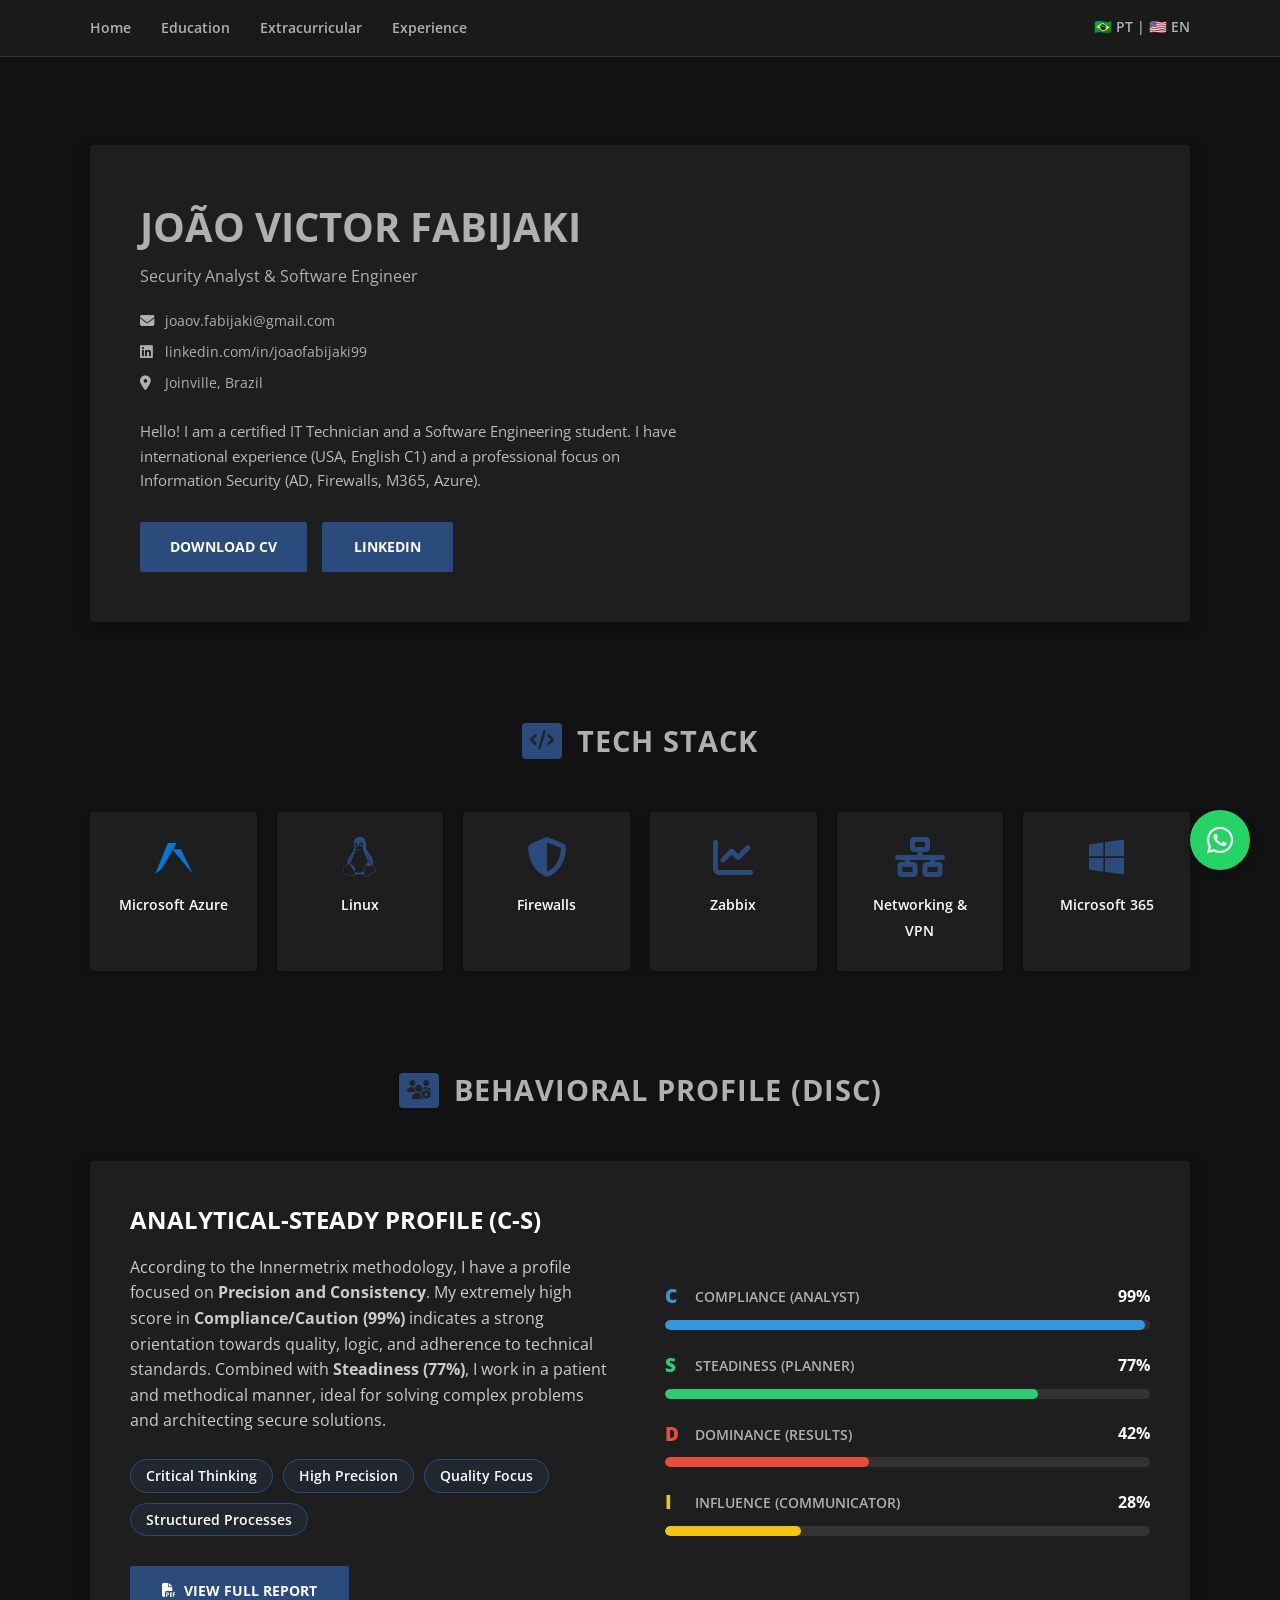
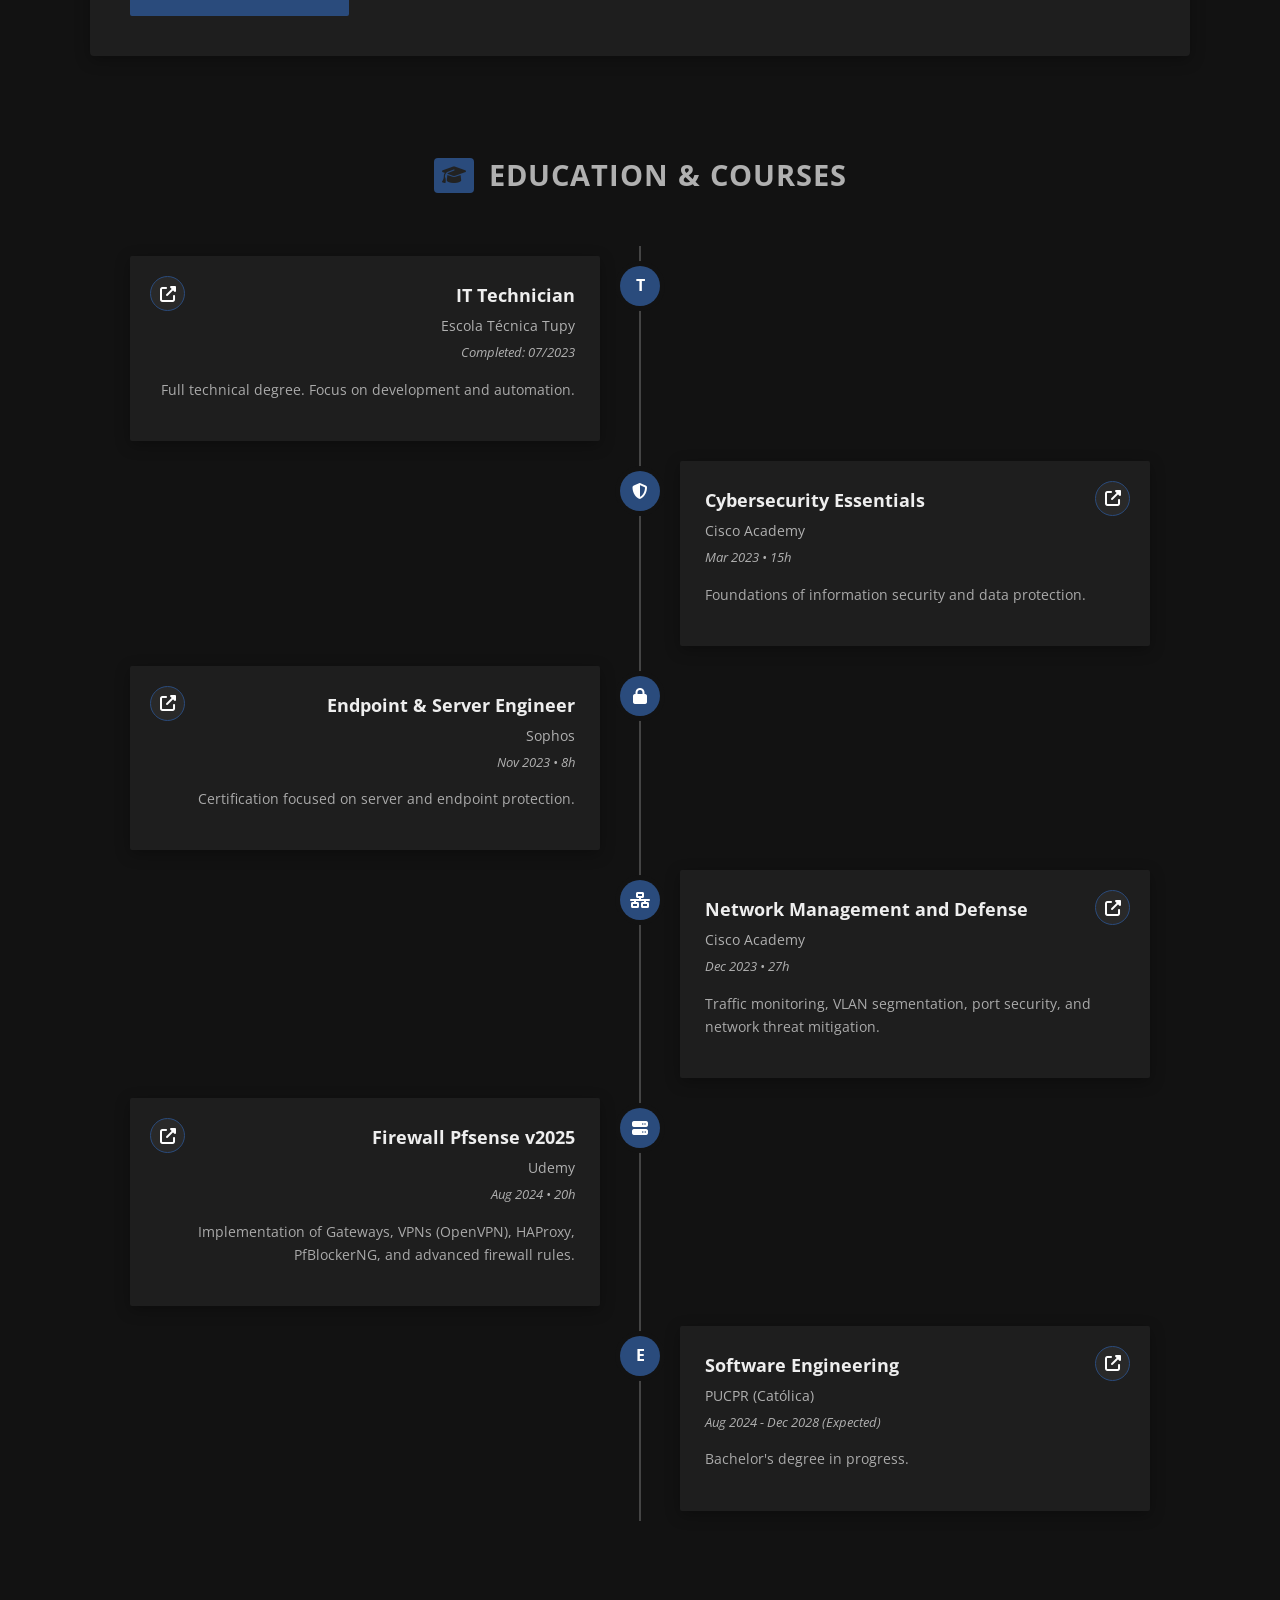
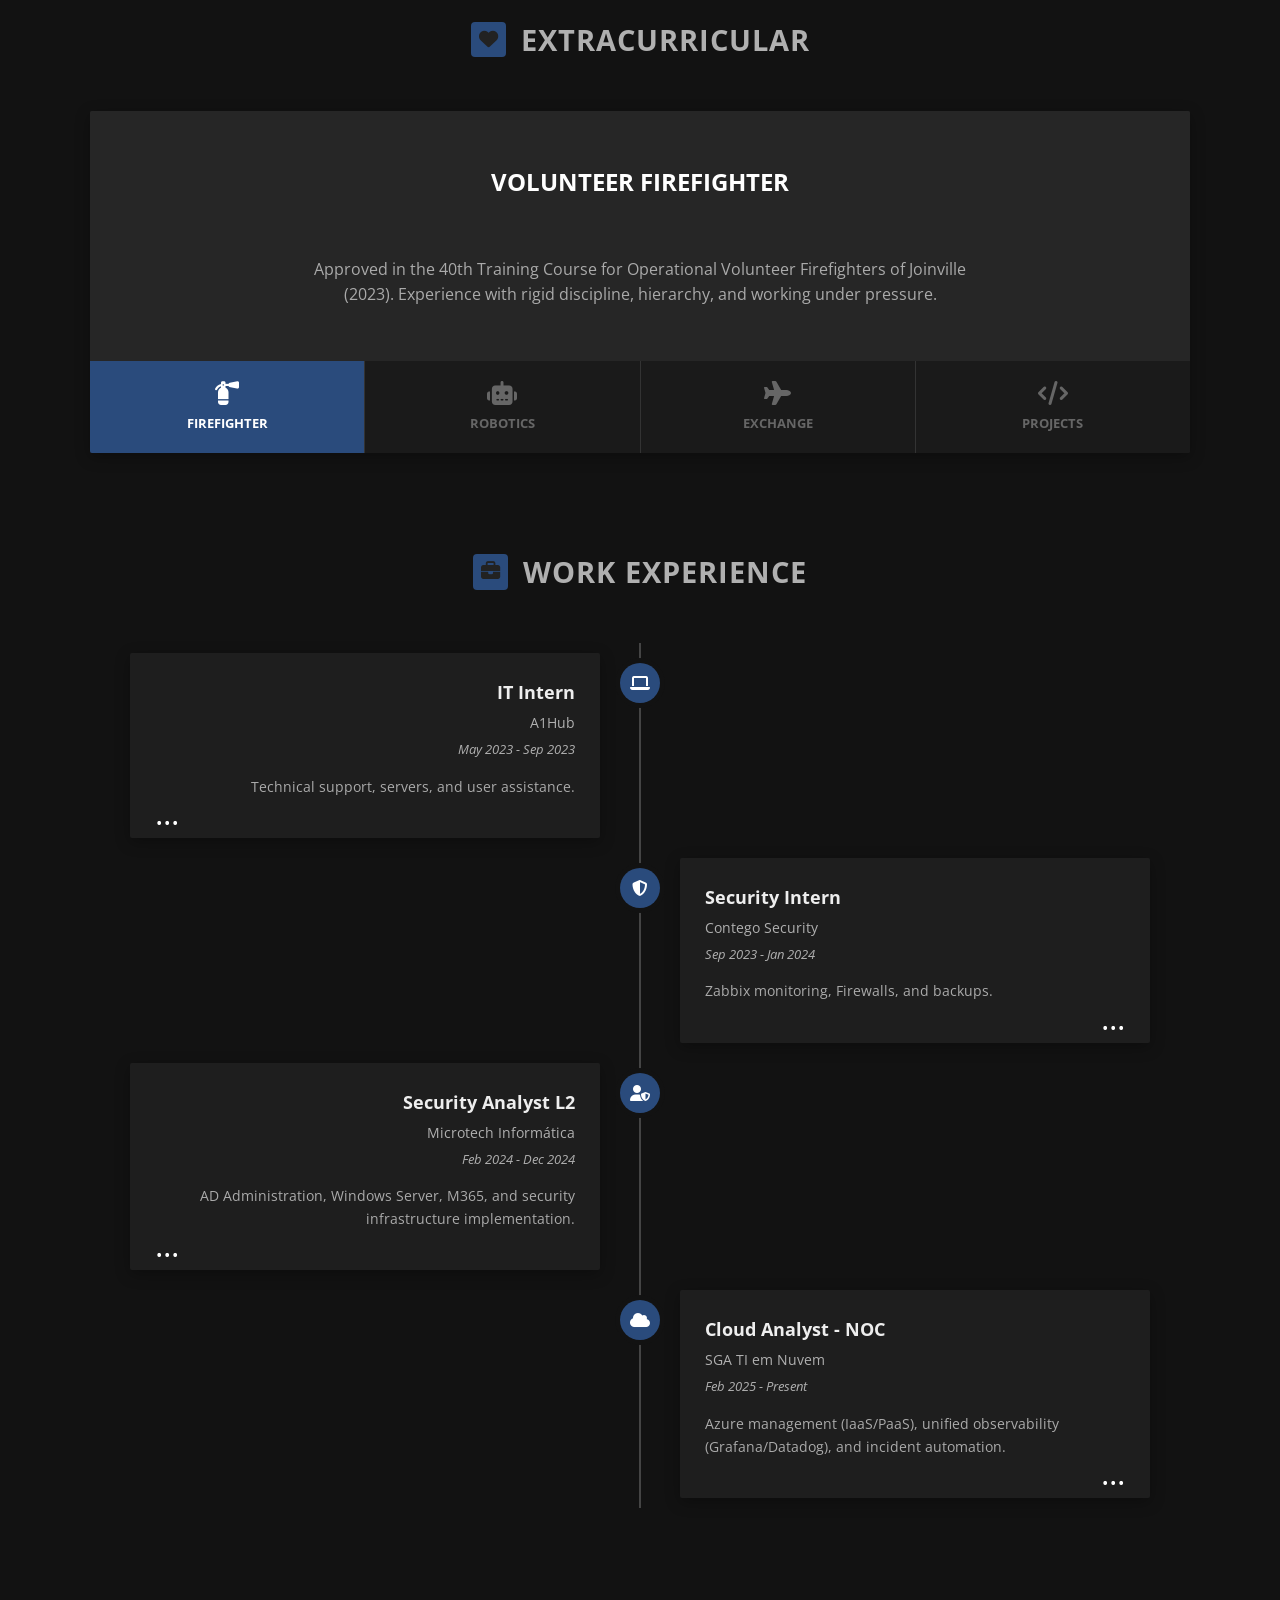
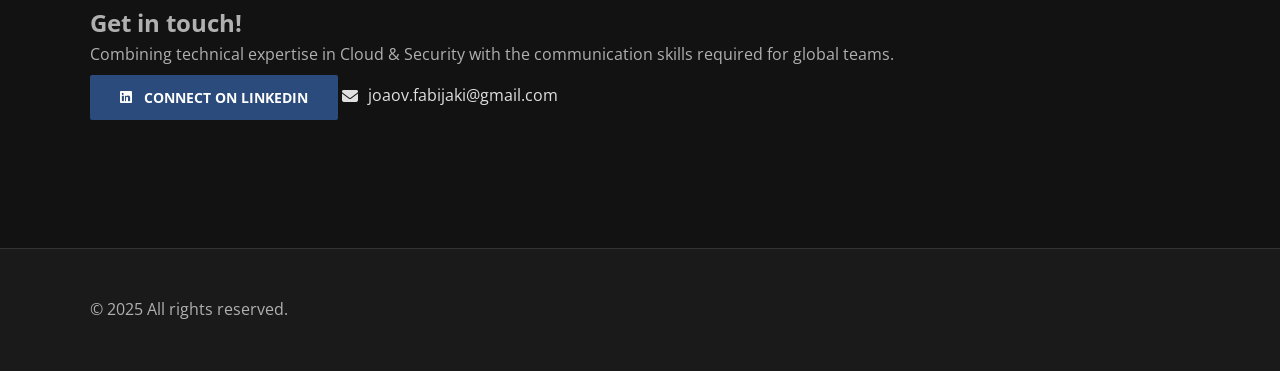
==== index-en.html @ 9801329e "Main" ====
<!DOCTYPE html>
<html lang="en">
<head>
    <meta charset="UTF-8">
    <meta name="viewport" content="width=device-width, initial-scale=1.0">
    <meta http-equiv="X-UA-Compatible" content="IE=edge">
    
    <title>Portfolio</title>
    <meta name="description" content="Professional Portfolio.">
    
    <link rel="stylesheet" href="https://cdnjs.cloudflare.com/ajax/libs/font-awesome/6.4.0/css/all.min.css">
    
    <link rel="preconnect" href="https://fonts.googleapis.com">
    <link rel="preconnect" href="https://fonts.gstatic.com" crossorigin>
    <link href="https://fonts.googleapis.com/css2?family=Open+Sans:wght@300;400;600;700&display=swap" rel="stylesheet">
    
    <link rel="stylesheet" href="style.css">

    <link rel="icon" type="image/png" href="favicon.png">

</head>
<body>

    <header class="header">
        <div class="header__container container">
            <nav class="header__nav">
                <ul class="header__menu">
                    <li class="header__item"><a href="#home" class="header__link">Home</a></li>
                    <li class="header__item"><a href="#formacao" class="header__link">Education</a></li>
                    <li class="header__item"><a href="#extracurricular" class="header__link">Extracurricular</a></li>
                    <li class="header__item"><a href="#experiencia" class="header__link">Experience</a></li>

                    <li class="language-switcher">
                    <a href="index.html">🇧🇷 PT</a> | 
                    <span>🇺🇸 EN</span>
                    </li>
                </ul>
            </nav>
            <button class="header__toggle" aria-label="Open menu" onclick="toggleMenu()">
                <i class="fa fa-bars"></i>
            </button>
        </div>
    </header>

    <main id="main-content">
        
        <section id="home" class="hero section">
            <div class="container hero-layout">
                <div class="hero__content">
                    <h1 class="hero__title">
                        JOÃO VICTOR FABIJAKI
                    </h1>
                    <p class="hero__subtitle">Security Analyst & Software Engineer</p>
                    
                    <ul class="contact-list-hero">
                        <li><i class="fa fa-envelope"></i> joaov.fabijaki@gmail.com</li>
                        <li><i class="fab fa-linkedin"></i> linkedin.com/in/joaofabijaki99</li>
                        <li><i class="fa fa-map-marker-alt"></i> Joinville, Brazil</li>
                    </ul>

                    <div class="hero__description-text">
                        <p>
                            Hello! I am a certified IT Technician and a Software Engineering student. 
                            I have international experience (USA, English C1) and a professional focus on Information Security (AD, Firewalls, M365, Azure).
                        </p>
                    </div>

                    <div class="hero__actions">
                        <a href="Itens/port_ENG.pdf" target="_blank" rel="noopener noreferrer" class="button button--primary">Download CV</a>
                        <a href="https://www.linkedin.com/in/joaofabijaki99/" target="_blank" class="button button--secondary">LinkedIn</a>
                    </div>
                </div>
                
                <div class="hero__image-wrapper">
                    <div class="hero__image"></div>
                </div>
            </div>
        </section>

        <section id="skills" class="section">
            <div class="container">
        <header class="section-header">
            <div class="icon-box"><i class="fa fa-code"></i></div>
            <h2 class="section-header__title">Tech Stack</h2>
        </header>

        <div class="skills-grid">
            <div class="skill-card">
                <svg xmlns="http://www.w3.org/2000/svg" viewBox="0 0 24 24" width="40" height="40" style="margin-bottom: 15px; display: block; margin-left: auto; margin-right: auto;">
                    <path fill="#0078D4" d="M5.4 18.9l-4.1 3.5L8.9 3.6h5.3L5.4 18.9zM24 22.4l-7.3-15h-5.2L24 22.4z"/>
                </svg>
                 <span>Microsoft Azure</span>
            </div>
            <div class="skill-card">
                <i class="fab fa-linux"></i>
                <span>Linux</span>
            </div>
            <div class="skill-card">
                <i class="fa fa-shield-alt"></i>
                <span>Firewalls</span>
            </div>
            <div class="skill-card">
                <i class="fa fa-chart-line"></i>
                <span>Zabbix</span>
            </div>
            <div class="skill-card">
                <i class="fa fa-network-wired"></i>
                <span>Networking & VPN</span>
            </div>
            <div class="skill-card">
                <i class="fab fa-windows"></i>
                <span>Microsoft 365</span>
            </div>
        </div>
    </div>
</section>

<section id="soft-skills" class="section section--alt-bg">
    <div class="container">
        <header class="section-header">
            <div class="icon-box"><i class="fa fa-users-cog"></i></div>
            <h2 class="section-header__title">Behavioral Profile (DISC)</h2>
        </header>

        <div class="disc-wrapper">
            <div class="disc-summary">
                <h3>Analytical-Steady Profile (C-S)</h3>
                <p>
                    According to the Innermetrix methodology, I have a profile focused on <strong>Precision and Consistency</strong>. 
                    My extremely high score in <strong>Compliance/Caution (99%)</strong> indicates a strong orientation towards quality, logic, and adherence to technical standards. 
                    Combined with <strong>Steadiness (77%)</strong>, I work in a patient and methodical manner, ideal for solving complex problems and architecting secure solutions.
                </p>
                
                <div class="soft-tags">
                    <span>Critical Thinking</span>
                    <span>High Precision</span>
                    <span>Quality Focus</span>
                    <span>Structured Processes</span>
                </div>

                <div style="margin-top: 30px;">
                    <a href="Itens/disc_eng.pdf" target="_blank" class="button button--secondary">
                        <i class="fa fa-file-pdf" style="margin-right: 8px;"></i> View Full Report
                    </a>
                </div>
            </div>

            <div class="disc-chart">
                
                <div class="disc-item">
                    <div class="disc-info">
                        <span class="disc-letter" style="color: #3498db;">C</span>
                        <span class="disc-label">Compliance (Analyst)</span>
                        <span class="disc-percent">99%</span>
                    </div>
                    <div class="progress-bg">
                        <div class="progress-fill" style="width: 99%; background-color: #3498db;"></div>
                    </div>
                </div>

                <div class="disc-item">
                    <div class="disc-info">
                        <span class="disc-letter" style="color: #2ecc71;">S</span>
                        <span class="disc-label">Steadiness (Planner)</span>
                        <span class="disc-percent">77%</span>
                    </div>
                    <div class="progress-bg">
                        <div class="progress-fill" style="width: 77%; background-color: #2ecc71;"></div>
                    </div>
                </div>

                <div class="disc-item">
                    <div class="disc-info">
                        <span class="disc-letter" style="color: #e74c3c;">D</span>
                        <span class="disc-label">Dominance (Results)</span>
                        <span class="disc-percent">42%</span>
                    </div>
                    <div class="progress-bg">
                        <div class="progress-fill" style="width: 42%; background-color: #e74c3c;"></div>
                    </div>
                </div>

                <div class="disc-item">
                    <div class="disc-info">
                        <span class="disc-letter" style="color: #f1c40f;">I</span>
                        <span class="disc-label">Influence (Communicator)</span>
                        <span class="disc-percent">28%</span>
                    </div>
                    <div class="progress-bg">
                        <div class="progress-fill" style="width: 28%; background-color: #f1c40f;"></div>
                    </div>
                </div>

            </div>
        </div>
    </div>
</section>

        <section id="formacao" class="section section--alt-bg">
            <div class="container">
                <header class="section-header">
                    <div class="icon-box"><i class="fa fa-graduation-cap"></i></div>
                    <h2 class="section-header__title">Education & Courses</h2>
                </header>

                <div class="timeline">
                    <div class="timeline-item left">
                        <div class="timeline-icon">T</div>
                        <div class="content-box">
                            <a href="Itens/Uni.jpg" class="cert-link" target="_blank" title="View Certificate">
                                <i class="fa fa-external-link-alt"></i>
                            </a>
                            
                            <h3>IT Technician</h3>
                            <div class="institution">Escola Técnica Tupy</div>
                            <span class="date">Completed: 07/2023</span>
                            <p>Full technical degree. Focus on development and automation.</p>
                        </div>
                    </div>
                    
                    <div class="timeline-item right">
                        <div class="timeline-icon"><i class="fa fa-shield-alt"></i></div>
                        <div class="content-box">
                            <a href="https://www.credly.com/badges/5933a536-8b8e-48c5-8219-90d3f0dfa8ed/public_url" class="cert-link" target="_blank" title="View Certificate">
                                <i class="fa fa-external-link-alt"></i>
                            </a>

                            <h3>Cybersecurity Essentials</h3>
                            <div class="institution">Cisco Academy</div>
                            <span class="date">Mar 2023 • 15h</span>
                            <p>Foundations of information security and data protection.</p>
                        </div>
                    </div>
                    
                    <div class="timeline-item left">
                        <div class="timeline-icon"><i class="fa fa-lock"></i></div>
                        <div class="content-box">
                            <a href="Itens/Sophos.jpeg" class="cert-link" target="_blank" title="View Certificate">
                                <i class="fa fa-external-link-alt"></i>
                            </a>

                            <h3>Endpoint & Server Engineer</h3>
                            <div class="institution">Sophos</div>
                            <span class="date">Nov 2023 • 8h</span>
                            <p>Certification focused on server and endpoint protection.</p>
                        </div>
                    </div>

                    <div class="timeline-item right">
                        <div class="timeline-icon"><i class=" fa fa-network-wired"></i></div>
                        <div class="content-box">
                            <a href="https://www.credly.com/badges/f400326d-bca4-4876-aa11-ea18dce1ae86/linked_in_profile" class="cert-link" target="_blank" title="View Certificate">
                                <i class="fa fa-external-link-alt"></i>
                            </a>

                            <h3>Network Management and Defense</h3>
                            <div class="institution">Cisco Academy</div>
                            <span class="date">Dec 2023 • 27h</span>
                            <p>Traffic monitoring, VLAN segmentation, port security, and network threat mitigation.</p>
                        </div>
                    </div>

                    <div class="timeline-item left">
                        <div class="timeline-icon"><i class="fa fa-server"></i></div>
                        <div class="content-box">
                            <a href="https://udemy-certificate.s3.amazonaws.com/pdf/UC-69126b67-35d7-4bad-95ac-857d4d841344.pdf" class="cert-link" target="_blank" title="View Certificate">
                                <i class="fa fa-external-link-alt"></i>
                            </a>

                            <h3>Firewall Pfsense v2025</h3>
                            <div class="institution">Udemy</div>
                            <span class="date">Aug 2024 • 20h</span>
                            <p>Implementation of Gateways, VPNs (OpenVPN), HAProxy, PfBlockerNG, and advanced firewall rules.</p>
                        </div>
                    </div>
                    
                    <div class="timeline-item right">
                        <div class="timeline-icon">E</div>
                        <div class="content-box">
                            <a href="#" class="cert-link" target="_blank" title="View Syllabus">
                                <i class="fa fa-external-link-alt"></i>
                            </a>

                            <h3>Software Engineering</h3>
                            <div class="institution">PUCPR (Católica)</div>
                            <span class="date">Aug 2024 - Dec 2028 (Expected)</span>
                            <p>Bachelor's degree in progress.</p>
                        </div>
                    </div>
                </div>
            </div>
        </section>

        <section id="extracurricular" class="section">
            <div class="container">
                <header class="section-header">
                    <div class="icon-box"><i class="fa fa-heart"></i></div>
                    <h2 class="section-header__title">Extracurricular</h2>
                </header>

                <div class="interests-wrapper">
                    <div class="interest-content-area">
                        <div id="firefighter" class="interest-tab-content active-content">
                            <h3>Volunteer Firefighter</h3>
                            <p>Approved in the 40th Training Course for Operational Volunteer Firefighters of Joinville (2023). Experience with rigid discipline, hierarchy, and working under pressure.</p>
                        </div>
                        <div id="robotics" class="interest-tab-content">
                            <h3>Industrial Robotics</h3>
                            <p>Studied robotics for 2 years at SESI (2017-2018). First contact with programming logic and hardware automation.</p>
                        </div>
                        <div id="exchange" class="interest-tab-content">
                            <h3>Student Exchange (USA)</h3>
                            <p>Living experience in Houston, Texas (2018-2019, 2022 (6 months), 2025 (8 months)). English fluency (C1) and cultural adaptability.</p>
                        </div>
                        <div id="projects" class="interest-tab-content">
                            <h3>Personal Projects</h3>
                            <p>Development of a game in C# and a custom Arduino controller for a Transteiner (Industrial stacker crane).</p>
                        </div>
                    </div>
                    <div class="interest-tabs-buttons">
                        <button class="tab-btn active-btn" onclick="openInterest(event, 'firefighter')">
                            <i class="fa fa-fire-extinguisher"></i><span>Firefighter</span>
                        </button>
                        <button class="tab-btn" onclick="openInterest(event, 'robotics')">
                            <i class="fa fa-robot"></i><span>Robotics</span>
                        </button>
                        <button class="tab-btn" onclick="openInterest(event, 'exchange')">
                            <i class="fa fa-plane"></i><span>Exchange</span>
                        </button>
                        <button class="tab-btn" onclick="openInterest(event, 'projects')">
                            <i class="fa fa-code"></i><span>Projects</span>
                        </button>
                    </div>
                </div>
            </div>
        </section>

        <section id="experiencia" class="section section--alt-bg">
            <div class="container">
                <header class="section-header">
                    <div class="icon-box"><i class="fa fa-briefcase"></i></div>
                    <h2 class="section-header__title">Work Experience</h2>
                </header>

                <div class="timeline">
                    <div class="timeline-item left">
                        <div class="timeline-icon"><i class="fa fa-laptop"></i></div>
                        <div class="content-box">
                            <h3>IT Intern</h3>
                            <div class="institution">A1Hub</div>
                            <span class="date">May 2023 - Sep 2023</span>
                            <p>Technical support, servers, and user assistance.</p>
                            
                            <div class="read-more" onclick="openModal(
                                'IT Intern', 
                                'A1Hub', 
                                'May 2023 - Sep 2023', 
                                '<strong>Computers:</strong><ul><li>Technical support for hardware and software, diagnosis, and resolution.</li><li>Server and control system management.</li></ul><br><strong>Infrastructure:</strong><ul><li>Maintenance and organization of structured cabling.</li><li>Equipment replacement and control.</li></ul><br><strong>Customer Service:</strong><ul><li>On-site, remote, and phone support.</li><li>Focus on printing environments.</li></ul>'
                                )">...</div>
                        </div>
                    </div>
                    <div class="timeline-item right">
                        <div class="timeline-icon"><i class="fa fa-shield-alt"></i></div>
                        <div class="content-box">
                            <h3>Security Intern</h3>
                            <div class="institution">Contego Security</div>
                            <span class="date">Sep 2023 - Jan 2024</span>
                            <p>Zabbix monitoring, Firewalls, and backups.</p>
                            
                            <div class="read-more" onclick="openModal(
                                'Security Intern',
                                'Contego Security',
                                'Sep 2023 - Jan 2024',
                                '<strong>Zabbix:</strong><ul><li>Monitoring, trigger review, and dashboards.</li><li>Integration with platforms (Zoho/Wazuh).</li><li>Configuring agents on Linux servers.</li></ul><br><strong>Sophos:</strong><ul><li>L3 support for VPN and firewall rules.</li><li>Registration in Sophos Central and phishing simulations.</li></ul><br><strong>Acronis:</strong><ul><li>Backup management, licenses, and protection plans.</li><li>Agent installation and alert monitoring.</li></ul><br><strong>Microsoft 365:</strong><ul><li>Account creation/management, licensing, and groups.</li><li>Azure support.</li></ul>'
                                )">...</div>
                        </div>
                    </div>
                    <div class="timeline-item left">
                    <div class="timeline-icon"><i class="fa fa-user-shield"></i></div>
                    
                    <div class="content-box">
                            <h3>Security Analyst L2</h3>
                            <div class="institution">Microtech Informática</div>
                            <span class="date">Feb 2024 - Dec 2024</span>
                            
                            <p>AD Administration, Windows Server, M365, and security infrastructure implementation.</p>
                            
                            <div class="read-more" onclick="openModal(
                                'Infrastructure Analyst L2',
                                'Microtech Informática',
                                'Feb 2024 - Dec 2024',
                                '<strong>Active Directory (AD):</strong><ul><li>Management of users, groups, and GPOs.</li><li>Resolution of authentication issues.</li></ul><br><strong>Windows Server:</strong><ul><li>Configuration of DHCP, DNS, and File Servers.</li><li>Security policies.</li></ul><br><strong>Microsoft 365:</strong><ul><li>Account and license administration.</li></ul><br><strong>Help Desk L2:</strong><ul><li>Resolution of complex incidents.</li></ul><br><strong>Security:</strong><ul><li>PfSense Firewalls, VPNs (OpenVPN), and Bitdefender.</li></ul>'
                                    )">...</div>
                        </div> 
                    </div> 
                    
                    <div class="timeline-item right">
                    <div class="timeline-icon"><i class="fa fa-cloud"></i></div>
                    <div class="content-box">
                        <h3>Cloud Analyst - NOC</h3>
                        <div class="institution">SGA TI em Nuvem</div>
                        <span class="date">Feb 2025 - Present</span>
                        
                        <p>Azure management (IaaS/PaaS), unified observability (Grafana/Datadog), and incident automation.</p>
                        
                        <div class="read-more" onclick="openModal(
                            'Cloud Analyst - SOC',
                            'SGA TI em Nuvem',
                            'Feb 2025 - Present',
                            '<strong>Azure Cloud Management & Monitoring:</strong><ul><li>Administration and optimization of Azure environments (IaaS/PaaS).</li><li>Design of hybrid architectures (Azure Monitor, Zabbix, and Datadog).</li><li>Periodic review for right-sizing and risk mitigation.</li></ul><br><strong>Observability & Visualization:</strong><ul><li>Centralization of Azure metrics in Grafana (Single Pane of Glass).</li><li>Health and performance KPIs (M365 Ecosystem).</li><li>Proactive alerting rules in Datadog.</li></ul><br><strong>Automation & ITSM:</strong><ul><li>Automation of Azure workflows integrated with MoveDesk.</li><li>Scripts for self-healing and MTTR reduction.</li></ul><br><strong>Governance & Documentation:</strong><ul><li>Technical documentation and runbooks in Confluence.</li><li>Executive cloud health and capacity planning reports.</li><li>Alignment with Azure best practices.</li></ul>'
                        )">...</div>    
                    </div>

                        </section>
                    </main>

                    <section id="contato" class="section section--alt-bg">
                    <div class="container">
                        <div class="cta-wrapper">
                            
                            <div class="cta-content">
                                <h2 class="cta-title">Get in touch!</h2>
                                <p class="cta-text">
                                    Combining technical expertise in Cloud & Security with the communication skills required for global teams.
                                </p>
                            </div>
                            <div class="cta-actions">
                                <a href="https://www.linkedin.com/in/joaofabijaki99/" target="_blank" class="button button--primary big-btn">
                                    <i class="fab fa-linkedin"></i>   Connect on LinkedIn
                                </a>
                                <a href="mailto:joaov.fabijaki@gmail.com" class="contact-link-simple">
                                    <i class="fa fa-envelope"></i> joaov.fabijaki@gmail.com
                                </a>
                            </div>

                        </div>
                    </div>
                </section>

                    <footer class="footer">
                        <div class="footer__container container">
                            <div class="footer__brand">
                                <span class="footer__logo">  </span>
                                <p class="footer__copyright">&copy; 2025 All rights reserved.</p>
                            </div>
                            <ul class="footer__social">
                            </ul>
                        </div>
                    </footer>

    <div id="jobModal" class="modal-overlay">
        <div class="modal-content">
            <span class="close-btn" onclick="closeModal()">&times;</span>
            <h2 id="modalTitle">Role</h2>
            <h4 id="modalCompany">Company</h4>
            <span id="modalDate" class="modal-date">Date</span>
            <div class="modal-divider"></div>
            <div id="modalDesc" class="modal-body"></div>
        </div>
    </div>

    <script>
        // Modal Logic
        function openModal(title, company, date, desc) {
            document.getElementById('modalTitle').innerText = title;
            document.getElementById('modalCompany').innerText = company;
            document.getElementById('modalDate').innerText = date;
            document.getElementById('modalDesc').innerHTML = desc;
            document.getElementById('jobModal').style.display = 'flex';
        }
        function closeModal() { document.getElementById('jobModal').style.display = 'none'; }
        window.onclick = function(e) { if(e.target == document.getElementById('jobModal')) closeModal(); }

        // Tabs Logic
        function openInterest(evt, name) {
            var i, c, l;
            c = document.getElementsByClassName("interest-tab-content");
            for (i=0; i<c.length; i++) { c[i].style.display = "none"; c[i].classList.remove("active-content"); }
            l = document.getElementsByClassName("tab-btn");
            for (i=0; i<l.length; i++) { l[i].className = l[i].className.replace(" active-btn", ""); }
            document.getElementById(name).style.display = "block";
            setTimeout(() => { document.getElementById(name).classList.add("active-content"); }, 10);
            evt.currentTarget.className += " active-btn";
        }

        // Mobile Menu
        function toggleMenu() {
            var nav = document.querySelector('.header__nav');
            nav.classList.toggle('active');
        }
    </script>

    <a href="https://wa.me/5547991508532" target="_blank" class="whatsapp-btn" title="Chat on WhatsApp">
    <i class="fab fa-whatsapp"></i>
    </a>

</body>
</html>
---- style.css ----
:root {
    --color-primary: #2A4B7C;    
    --color-primary-dark: #009e83;
    --color-secondary: #a0a0a0;
    
    --bg-body: #121212;
    --bg-surface: #1E1E1E;
    --bg-header: #1a1a1a;
    --bg-highlight: #262626;

    --text-main: #ffffff;
    --text-muted: #b0b0b0;
    --text-inverted: #222222;

    --font-family-base: 'Open Sans', system-ui, -apple-system, sans-serif;
    --font-size-base: 1rem;
    --font-size-h1: 2.5rem;
    --font-size-h2: 1.8rem;
    --font-size-h3: 1.2rem;

    --space-xs: 0.5rem;
    --space-sm: 1rem;
    --space-md: 1.5rem;
    --space-lg: 3rem;
    --space-xl: 5rem;

    --container-width: 1100px;
    --border-radius: 4px;
    --shadow-sm: 0 2px 5px rgba(0,0,0,0.2);
    --shadow-md: 0 4px 15px rgba(0,0,0,0.3);
    --transition-base: 0.3s ease;
}


*, *::before, *::after { 
    box-sizing: border-box; 
    margin: 0; 
    padding: 0; 
}

html { 
    scroll-behavior: smooth; 
    text-size-adjust: 100%; 
}

body {
    font-family: var(--font-family-base);
    background-color: var(--bg-body);
    color: var(--text-muted);
    line-height: 1.6;
    -webkit-font-smoothing: antialiased;
}

img, picture, video, canvas, svg { 
    display: block; 
    max-width: 100%; 
}

input, button, textarea, select { 
    font: inherit; 
}

:focus-visible { 
    outline: 2px solid var(--color-primary); 
    outline-offset: 2px; 
}


.container { 
    width: 95%; 
    max-width: var(--container-width); 
    margin-inline: auto; 
}


.header {
    background-color: var(--bg-header);
    box-shadow: var(--shadow-sm);
    position: sticky; top: 0; z-index: 100;
    padding: 15px 0; border-bottom: 1px solid #333;
}

.header__container { 
    display: flex; 
    justify-content: space-between; 
    align-items: center; 
}

.header__nav {
  flex: 1; 
}

.header__menu { 
    display: flex; 
    gap: 30px; 
    list-style: none; 
    width: 100%;
}

.header__link { 
    text-decoration: none; 
    color: var(--text-muted); 
    font-weight: 600; 
    font-size: 0.9rem; 
    transition: color var(--transition-base); 
}

.header__link:hover { 
    color: var(--color-primary); 
}

.header__toggle { 
    display: none; 
    background: none;
    border: none; 
    cursor: pointer; 
    color: var(--text-main); 
    font-size: 1.5rem; 
}

.language-switcher {
  margin-left: auto; 
  font-weight: 600;  
  font-size: 0.9rem; 
  color: var(--text-muted); 
}

.language-switcher a {
  text-decoration: none;
  color: inherit; 
  transition: color var(--transition-base); 
}

.language-switcher a:hover {
  color: var(--color-primary);
}


.button {
    display: inline-flex; align-items: center; justify-content: center;
    padding: 12px 30px; border-radius: 2px;
    text-decoration: none; font-weight: 700; text-transform: uppercase;
    font-size: 0.85rem; transition: var(--transition-base); cursor: pointer; border: none;
}

.button--primary { 
    background-color: var(--color-primary); 
    color: var(--text-main); 
}

.button--primary:hover { 
    opacity: 0.9; 
}

.button--secondary { 
    background-color: var(--color-primary);
    color: var(--text-main); 
    border: 2px solid var(--color-primary); 
}

.button--secondary:hover { 
    background-color: var(--color-primary); 
    color: var(--text-main); 
}

.section { 
    padding-block: var(--space-lg); 
}

.section-header { 
    display: flex; 
    align-items: center; 
    justify-content: center; 
    margin-bottom: var(--space-lg); 
}

.icon-box { 
    background: var(--color-primary);
    padding: 8px; 
    border-radius: 4px; 
    display: flex; 
    align-items: center; 
    justify-content: center; 
    margin-right: 15px; 
}

.icon-box i { 
    color: #222; 
    font-size: 1.2rem; 
}

.section-header__title { 
    font-size: var(--font-size-h2); 
    text-transform: uppercase; 
    color: var(--text-muted); 
    letter-spacing: 1px; 
}

.footer {
    background-color: var(--bg-header); 
    color: var(--text-muted); 
    padding-block: var(--space-lg); 
    margin-top: var(--space-xl); 
    border-top: 1px solid #333; 
}

.footer__container { 
    display: flex; 
    justify-content: space-between; 
    align-items: center; 
}
.footer__logo span { 
    color: var(--text-main); 
    font-weight: bold; 
}

.footer__social { 
    display: flex;
    gap: 20px; 
    list-style: none;
}

.footer__link { 
    color: var(--text-muted); 
    text-decoration: none; 
    transition: 0.3s; 
}

.footer__link:hover { 
    color: var(--color-primary); 
}



.hero-layout {
    display: flex; align-items: center;
    background-color: var(--bg-surface);
    border-radius: var(--border-radius);
    box-shadow: var(--shadow-md);
    overflow: hidden;
    min-height: 400px; margin-top: 40px;
}

.hero__content {
    flex: 1.2;
    padding: 50px;
}

.hero__title {
    font-size: 2.5rem;
    color: var(--text-muted);
    margin-bottom: 5px;
    text-transform: uppercase;
}

.hero__title span {
    color: var(--text-main);
    font-weight: 700;
}

.hero__subtitle {
    font-size: 1rem;
    color: var(--text-muted);
    margin-bottom: 20px;
}

.contact-list-hero {
    list-style: none;
    margin-bottom: 25px;
}

.contact-list-hero li {
    font-size: 0.9rem;
    margin-bottom: 8px;
    display: flex;
    align-items: center;
}

.contact-list-hero i {
    width: 25px;
    color: var(--text-muted);
}

.hero__description-text {
    margin-bottom: 30px;
    color: #bbb;
    font-size: 0.95rem;
}

.hero__actions {
    display: flex;
    gap: 15px;
}

.hero__image-wrapper {
    flex: 1;
    height: 450px;
    position: relative;
    clip-path: polygon(20% 0, 100% 0, 100% 100%, 0% 100%);
}

.hero__image {
    width: 100%;
    height: 100%;
    background-image:url('Itens/header_nova.png');
    background-size: cover;
    background-position: center top;
}

.timeline {
    position: relative;
    width: 100%;
    margin: 0 auto;
}

.timeline::after {
    content: '';
    position: absolute;
    width: 2px;
    background-color: #444;
    top: 0;
    bottom: 0;
    left: 50%;
    margin-left: -1px;
}

.timeline-item {
    padding: 10px 40px;
    position: relative;
    width: 50%;
    box-sizing: border-box;
}

.timeline-item.left {
    left: 0;
    text-align: right;
}

.timeline-item.right {
    left: 50%;
    text-align: left;
}

.timeline-icon {
    position: absolute;
    width: 40px;
    height: 40px;
    background-color: var(--color-primary);
    border-radius: 50%;
    z-index: 10;
    top: 20px;
    display: flex;
    align-items: center;
    justify-content: center;
    color: #fff;
    font-weight: bold;
    box-shadow: 0 0 0 5px var(--bg-body);
}

.timeline-item.left .timeline-icon {
    right: -20px;
}

.timeline-item.right .timeline-icon {
    left: -20px;
}


.content-box {
    padding: 25px;
    background-color: var(--bg-surface);
    border-radius: 2px;
    box-shadow: var(--shadow-md);
    position: relative;
    padding-bottom: 40px;
}

.content-box h3 {
    color: #eee;
    margin-bottom: 5px;
    font-size: 1.1rem;
}

.content-box .institution {
    color: var(--text-muted);
    font-size: 0.9rem;
    margin-bottom: 5px;
}

.content-box .date {
    display: block;
    color: var(--text-muted);
    font-size: 0.8rem;
    margin-bottom: 15px;
    font-style: italic;
}

.content-box p {
    font-size: 0.9rem;
    color: #aaa;
}



.cert-link {
    position: absolute;
    top: 20px;
    width: 35px; height: 35px;
    background-color: rgba(255, 255, 255, 0.05);
    border-radius: 50%;
    display: flex; align-items: center; justify-content: center;
    color: #fff;
    text-decoration: none;
    transition: var(--transition-base);
    border: 1px solid var(--color-primary);
    z-index: 20;
    cursor: pointer;
}
.cert-link:hover { 
    background-color: var(--color-primary); 
    color: var(--text-inverted); 
    transform: scale(1.1); 
}


.timeline-item.right .cert-link { 
    right: 20px;
    left: auto; 
}


.timeline-item.left .cert-link { 
    left: 20px; 
    right: auto; 
}


.timeline-item.left .content-box h3 { 
    padding-left: 35px; 
}

.timeline-item.right .content-box h3 { 
    padding-right: 35px; 
}


.read-more {
    position: absolute;
    bottom: 25px;
    font-size: 2rem;
    line-height: 0;
    color: #fff;
    cursor: pointer;
    transition: 0.3s;
    z-index: 20;
}

.timeline-item.right .read-more {
    right: 25px;
    left: auto;
}


.timeline-item.left .read-more {
    left: 25px;
    right: auto;
}

.read-more:hover {
    color: #fff;
    transform: scale(1.2);
}


.interests-wrapper {
    background-color: var(--bg-surface);
    border-radius: 2px;
    overflow: hidden;
    box-shadow: var(--shadow-md);
}

.interest-content-area {
    padding: 50px;
    background-color: var(--bg-highlight);
    min-height: 250px;
    display: flex;
    align-items: center;
    justify-content: center;
    text-align: center;
}

.interest-tab-content {
    display: none;
    animation: fadeIn 0.5s;
    width: 100%;
}

.interest-tab-content.active-content {
    display: block;
}

.interest-tab-content h3 {
    color: var(--text-main);
    font-size: 1.5rem;
    margin-bottom: 55px;
    text-transform: uppercase;
}

.interest-tab-content p {
    color: #aaa;
    max-width: 700px;
    margin: 0 auto;
}

.interest-tabs-buttons {
    display: flex;
    background-color: var(--bg-header);
}

.tab-btn {
    flex: 1;
    background: transparent;
    border: none;
    padding: 20px;
    color: #666;
    border-right: 1px solid #333;
    cursor: pointer;
    transition: 0.3s;
    display: flex;
    flex-direction: column;
    align-items: center;
}

.tab-btn:last-child {
    border: none;
}

.tab-btn i {
    font-size: 1.5rem;
    margin-bottom: 8px;
}

.tab-btn span {
    font-size: 0.8rem;
    text-transform: uppercase;
    font-weight: 700;
}

.tab-btn:hover {
    background-color: #222;
    color: #aaa;
}

.tab-btn.active-btn {
    background-color: var(--color-primary);
    color: #fff;
}


.modal-overlay {
    display: none;
    position: fixed;
    z-index: 1000;
    top: 0;
    left: 0;
    width: 100%;
    height: 100%;
    background-color: rgba(0, 0, 0, 0.85);
    justify-content: center;
    align-items: center;
}

.modal-content {
    background-color: var(--bg-surface);
    padding: 30px;
    width: 90%;
    max-width: 500px;
    border-top: 4px solid var(--color-primary);
    border-radius: 4px;
    animation: fadeIn 0.3s;
    position: relative;
}

.close-btn {
    float: right;
    color: #aaa;
    font-size: 1.5rem;
    cursor: pointer;
}

.close-btn:hover {
    color: var(--color-primary);
}

.modal-content h2 {
    color: var(--text-main);
    margin-bottom: 5px;
}

.modal-content h4 {
    color: var(--color-primary);
    margin-bottom: 10px;
}

.modal-date {
    display: block;
    color: var(--text-muted);
    font-size: 0.8rem;
    margin-bottom: 15px;
}

.modal-image {
    width: 100%;
    max-height: 250px;
    object-fit: cover;
    border-radius: 4px;
    margin-bottom: 15px;
    border: 2px solid #444;
}

.modal-divider {
    height: 1px;
    background-color: #444;
    margin: 15px 0;
}

.modal-body {
    color: #ccc;
    font-size: 0.9rem;
    text-align: left;
}

.modal-body ul {
    padding-left: 20px;
}

@keyframes fadeIn {
    from {
        opacity: 0;
        transform: translateY(10px);
    }
    to {
        opacity: 1;
        transform: translateY(0);
    }
}


@media (max-width: 768px) {
    .header__toggle {
        display: block;
        
    }

    .header__nav {
        display: none;
        position: absolute;
        top: 100%;
        left: 0;
        width: 100%;
        background-color: var(--bg-header);
        padding: 20px 0;
        text-align: center;
        box-shadow: 0 5px 10px rgba(0, 0, 0, 0.5);
    }

    .header__nav.active {
        display: block;
    }

    .header__menu {
        flex-direction: column;
        gap: 15px;
    }

    .hero-layout {
        flex-direction: column-reverse;
    }

    .hero__image-wrapper {
        width: 100%;
        height: 250px;
        clip-path: none;
    }

    .play-btn {
        display: none;
    }

    .timeline::after {
        left: 30px;
    }

    .timeline-item {
        width: 100%;
        padding-left: 70px;
        padding-right: 20px;
    }


    .timeline-item.right {
    left: 0;
    }

    .timeline-item.left,
    .timeline-item.right {
        text-align: left;
    }

    .timeline-item.left .timeline-icon,
    .timeline-item.right .timeline-icon {
        left: 10px;
        right: auto;
    }

    
    .cert-link {
        right: 20px;
        left: auto !important;
    }

    .read-more {
        right: 20px;
        left: auto !important;
    }

    .interest-tabs-buttons {
        flex-wrap: wrap;
    }

    .tab-btn {
        flex: 1 1 50%;
        border-bottom: 1px solid #333;
    }

    .footer__container {
        flex-direction: column;
        gap: 20px;
        text-align: center;
    }
}


.skills-grid {
    display: grid;
    grid-template-columns: repeat(auto-fit, minmax(150px, 1fr));
    gap: 20px;
    text-align: center;
}

.skill-card {
    background-color: var(--bg-surface);
    padding: 25px;
    border-radius: 4px;
    transition: 0.3s;
    border-bottom: 3px solid transparent;
    box-shadow: var(--shadow-sm);
}

.skill-card:hover {
    transform: translateY(-5px);
    border-bottom: 3px solid var(--color-primary);
    background-color: var(--bg-highlight);
}

.skill-card i {
    font-size: 2.5rem;
    color: var(--color-primary);
    margin-bottom: 15px;
    display: block;
}

.skill-card span {
    font-weight: 600;
    color: var(--text-main);
    font-size: 0.9rem;
}


.whatsapp-btn {
    position: fixed;
    bottom: 30px;
    right: 30px;
    width: 60px;
    height: 60px;
    background-color: #25d366;
    color: white;
    border-radius: 50%;
    display: flex;
    align-items: center;
    justify-content: center;
    font-size: 30px;
    box-shadow: 0 4px 10px rgba(0,0,0,0.3);
    z-index: 1000;
    transition: 0.3s;
    text-decoration: none;
}

.whatsapp-btn:hover {
    transform: scale(1.1);
    box-shadow: 0 0 15px rgba(37, 211, 102, 0.6);
}


.disc-wrapper {
    display: flex;
    gap: 50px;
    align-items: center;
    background-color: var(--bg-surface);
    padding: 40px;
    border-radius: 4px;
    box-shadow: var(--shadow-md);
}


.disc-summary {
    flex: 1;
}

.disc-summary h3 {
    color: var(--text-main);
    font-size: 1.5rem;
    margin-bottom: 15px;
    text-transform: uppercase;
}

.disc-summary p {
    color: #ccc;
    margin-bottom: 25px;
}

.soft-tags {
    display: flex;
    flex-wrap: wrap;
    gap: 10px;
}

.soft-tags span {
    background-color: rgba(42, 75, 124, 0.2); 
    border: 1px solid var(--color-primary);
    color: var(--text-main);
    padding: 5px 15px;
    border-radius: 20px;
    font-size: 0.85rem;
    font-weight: 600;
}


.disc-chart {
    flex: 1;
    display: flex;
    flex-direction: column;
    gap: 20px;
}

.disc-item {
    width: 100%;
}

.disc-info {
    display: flex;
    align-items: center;
    justify-content: space-between;
    margin-bottom: 8px;
}

.disc-letter {
    font-weight: 800;
    color: var(--color-primary);
    font-size: 1.2rem;
    width: 30px;
}

.disc-label {
    flex: 1;
    color: var(--text-muted);
    font-size: 0.9rem;
    text-transform: uppercase;
    font-weight: 600;
}

.disc-percent {
    color: var(--text-main);
    font-weight: 700;
}

.progress-bg {
    width: 100%;
    height: 10px;
    background-color: #333;
    border-radius: 5px;
    overflow: hidden;
}

.progress-fill {
    height: 100%;
    background-color: var(--color-primary);
    border-radius: 5px;
    transition: width 1s ease-in-out;
}

@media (max-width: 768px) {
    .disc-wrapper {
        flex-direction: column;
        padding: 25px;
        gap: 30px;
    }
}

@media (max-width: 768px) {
    .cta-badges {
        justify-content: center;
    }
}

.button i {
    margin-right: 12px; /
}

.contact-link-simple {
    color: #e0e0e0 !important; 
    text-decoration: none; 
    font-size: 1rem;
    display: inline-flex;
    align-items: center;
    margin-top: 15px;
    transition: color 0.3s ease;
}

.contact-link-simple i {
    margin-right: 10px;
}

.contact-link-simple:hover {
    color: var(--color-primary) !important;
}
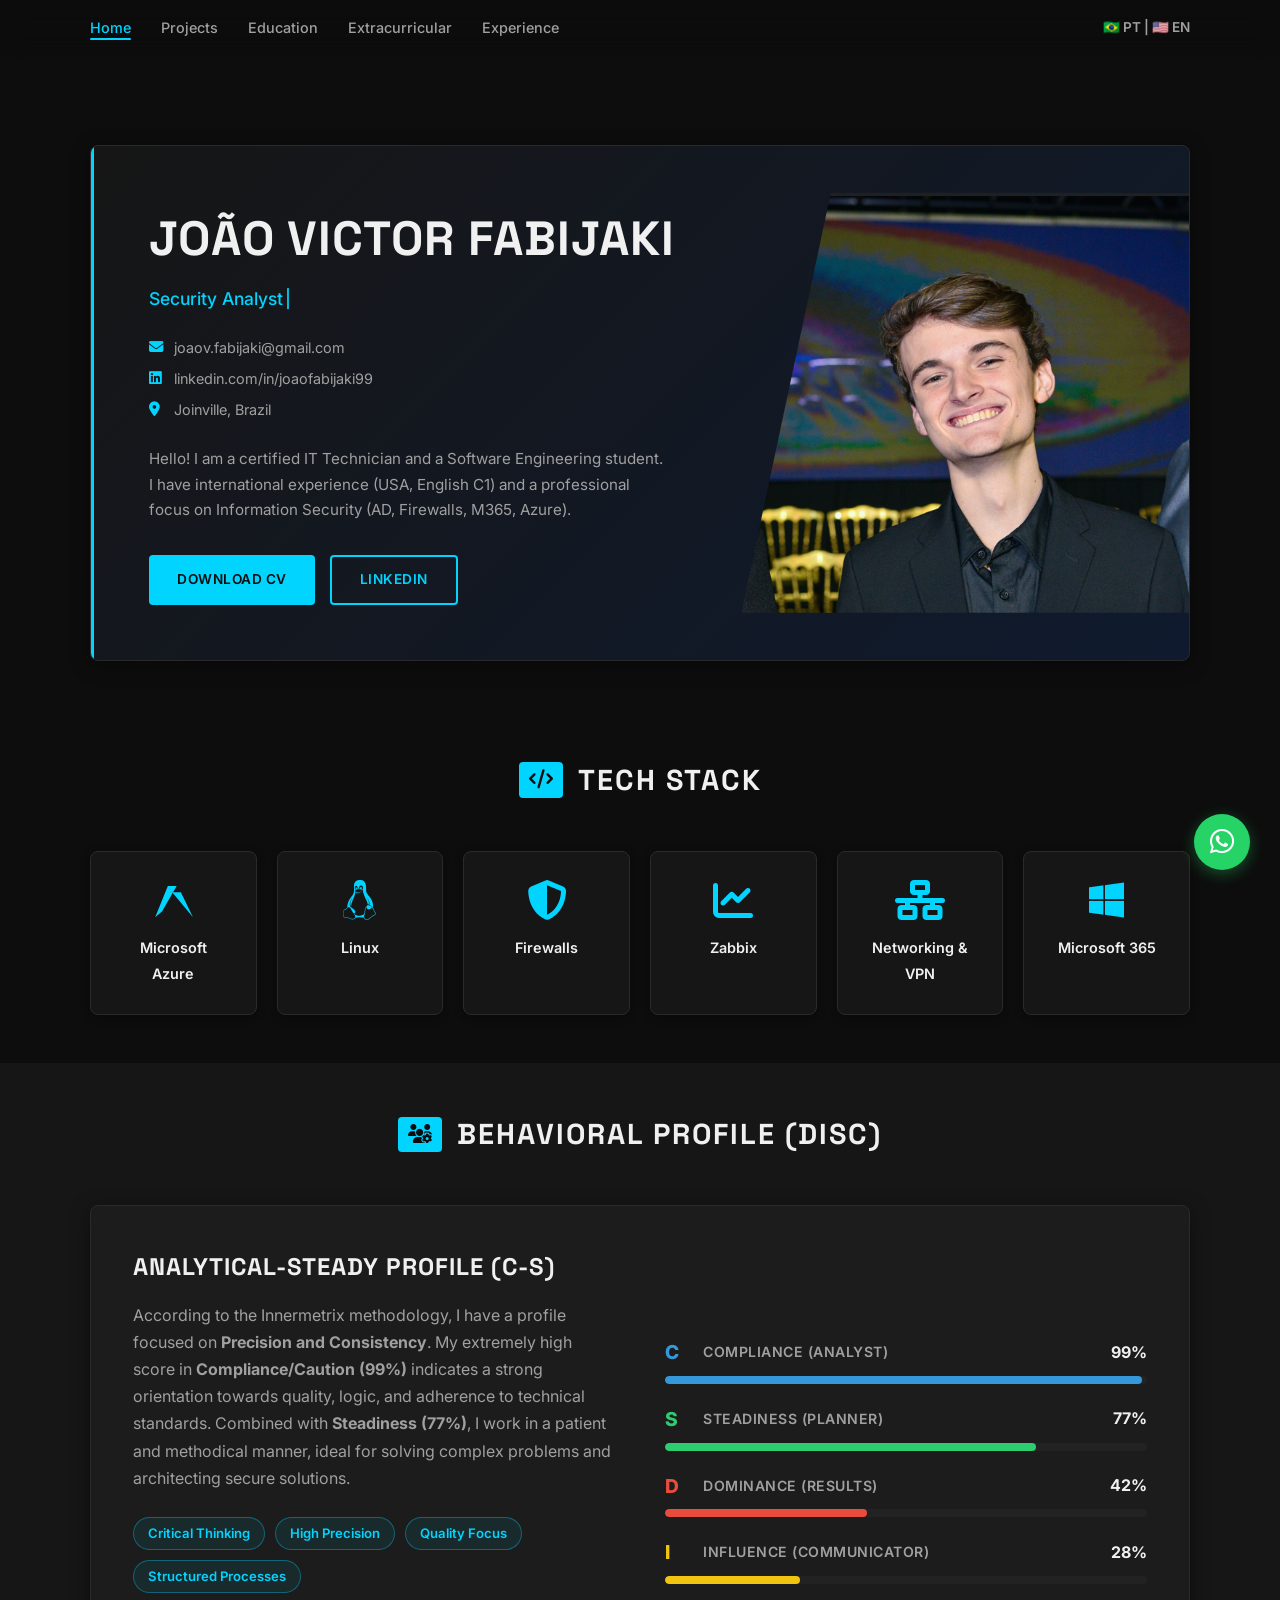
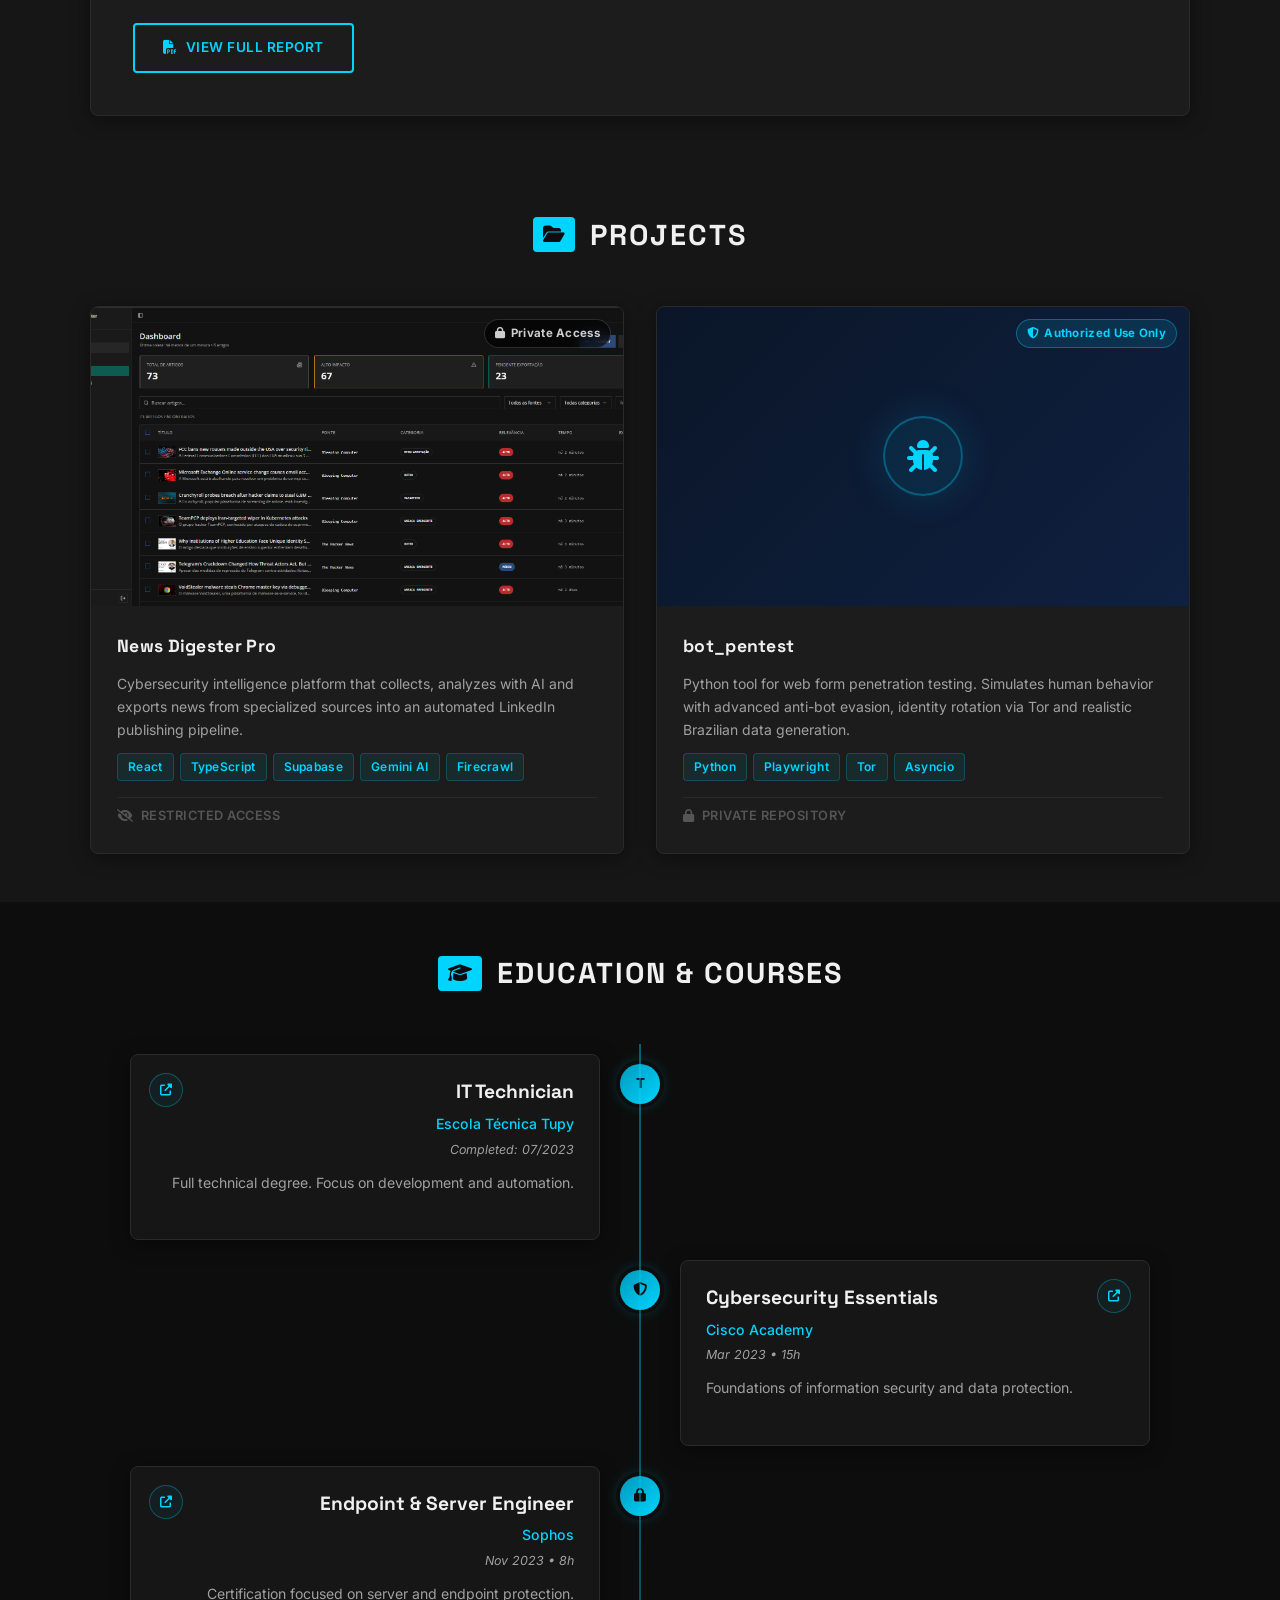
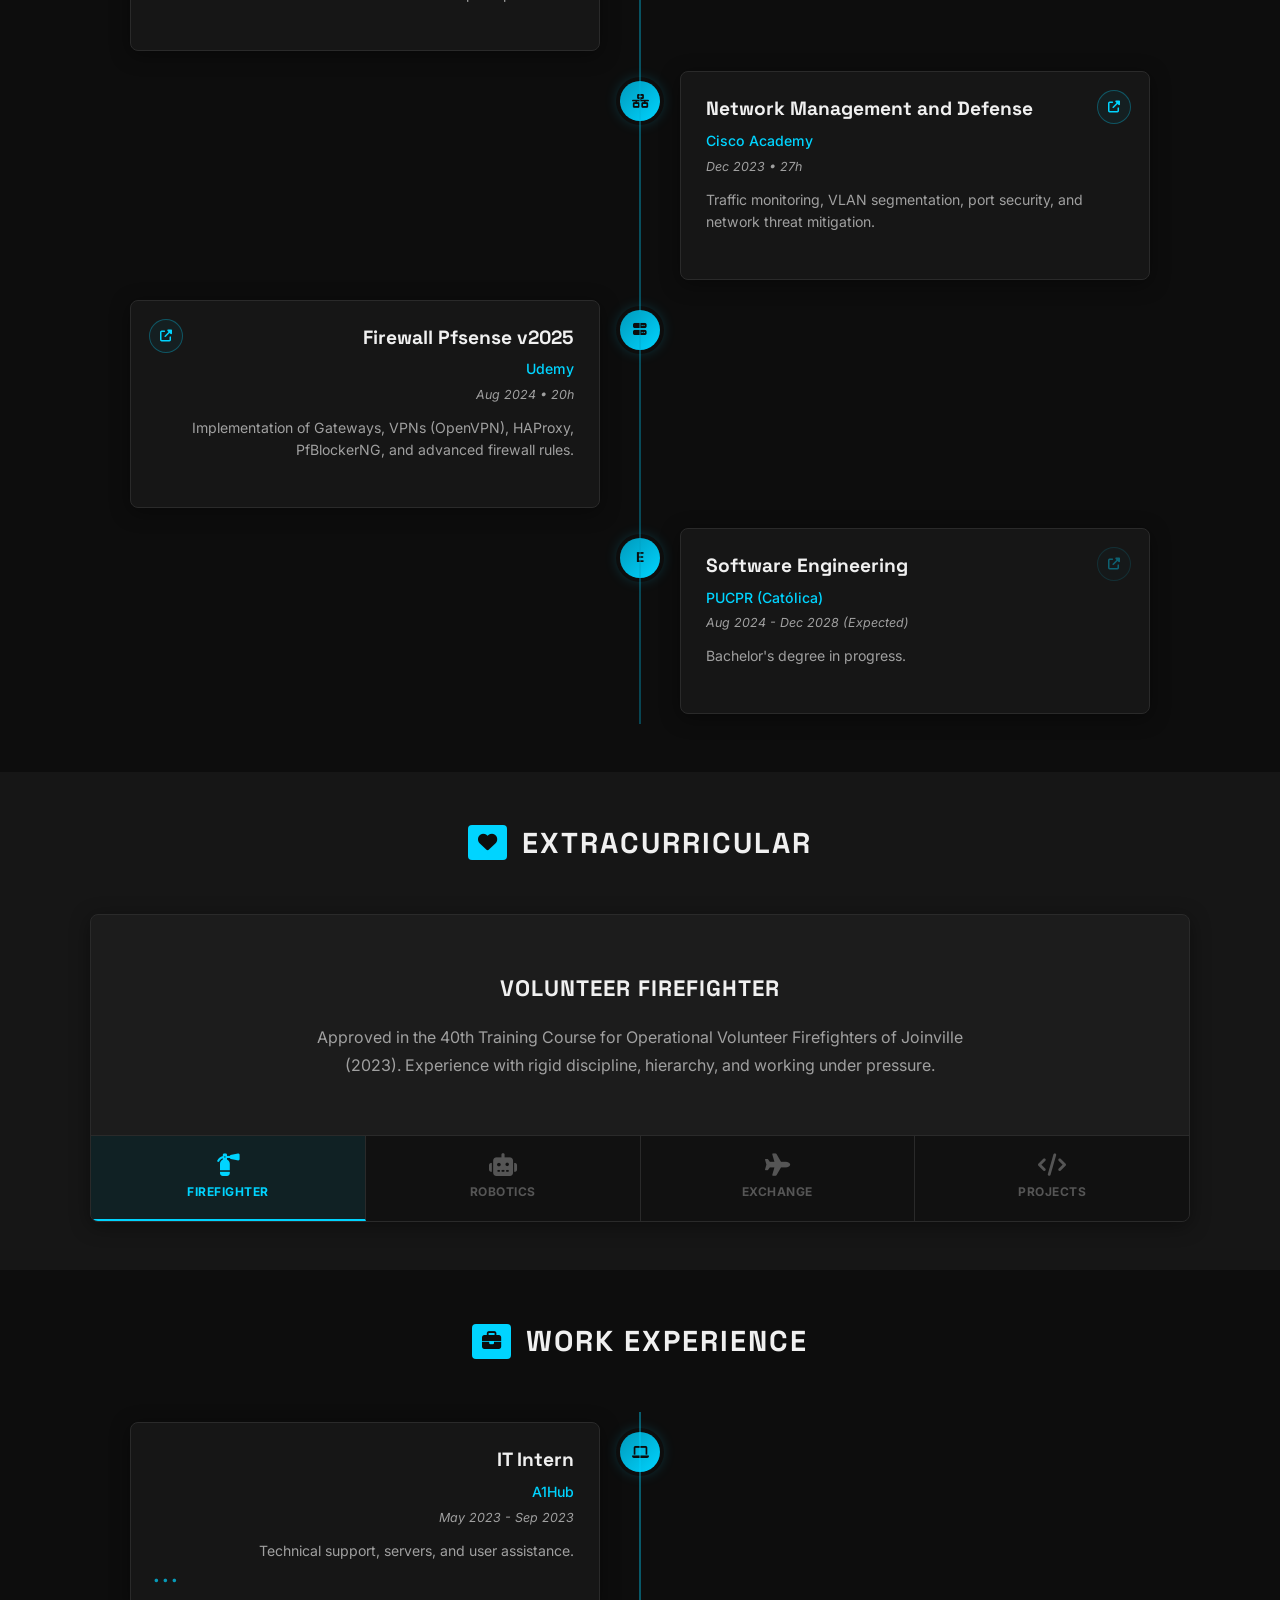
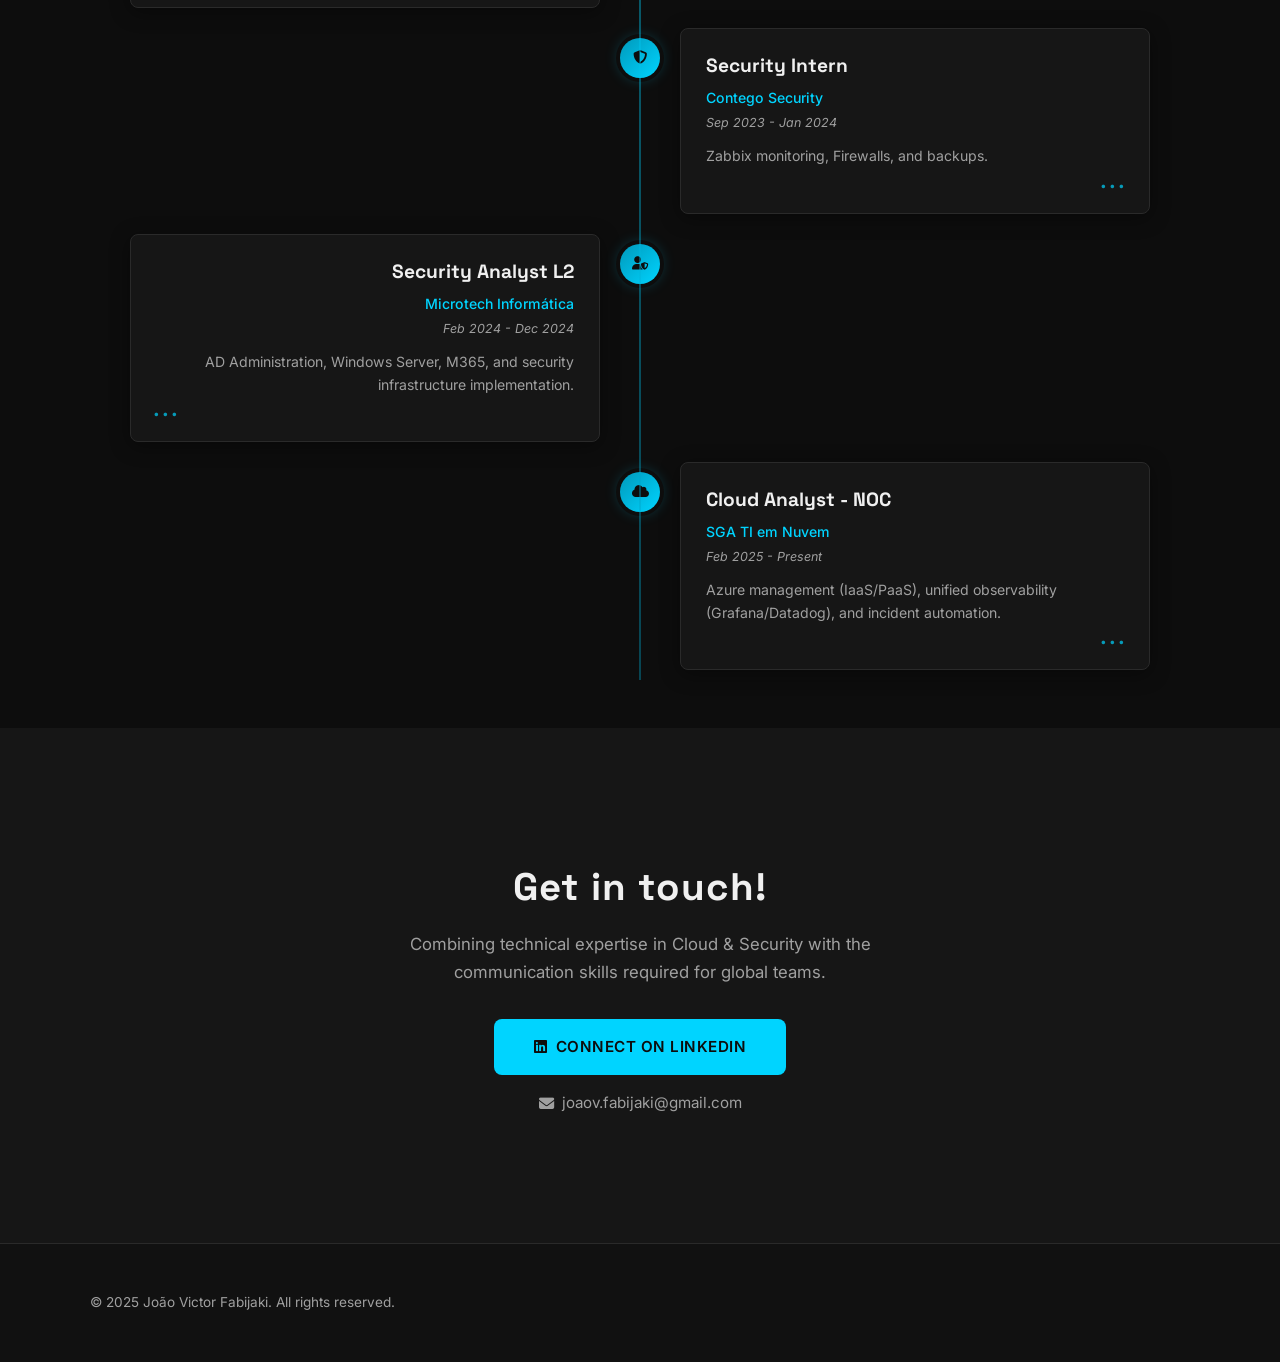
==== commit 431a2d10: "Redesign completo do portfolio + seção de projetos - Novo design system: paleta ciano (#00D4FF), fon" ====
--- a/index-en.html
+++ b/index-en.html
@@ -4,35 +4,39 @@
     <meta charset="UTF-8">
     <meta name="viewport" content="width=device-width, initial-scale=1.0">
     <meta http-equiv="X-UA-Compatible" content="IE=edge">
-    
-    <title>Portfolio</title>
-    <meta name="description" content="Professional Portfolio.">
-    
+
+    <title>João Victor Fabijaki — Security Analyst & Software Engineer</title>
+    <meta name="description" content="Portfolio of João Victor Fabijaki — Information Security Analyst and Software Engineer. Azure Cloud, Firewalls and Microsoft 365 specialist. Joinville, Brazil.">
+
+    <meta property="og:title" content="João Victor Fabijaki — Security Analyst & Software Engineer">
+    <meta property="og:description" content="Information security, Azure cloud and software engineering portfolio. Joinville, Brazil.">
+    <meta property="og:image" content="itens/header_nova.png">
+    <meta property="og:type" content="website">
+    <meta name="twitter:card" content="summary_large_image">
+
     <link rel="stylesheet" href="https://cdnjs.cloudflare.com/ajax/libs/font-awesome/6.4.0/css/all.min.css">
-    
     <link rel="preconnect" href="https://fonts.googleapis.com">
     <link rel="preconnect" href="https://fonts.gstatic.com" crossorigin>
-    <link href="https://fonts.googleapis.com/css2?family=Open+Sans:wght@300;400;600;700&display=swap" rel="stylesheet">
-    
+    <link href="https://fonts.googleapis.com/css2?family=Inter:wght@300;400;500;600&family=Space+Grotesk:wght@600;700&display=swap" rel="stylesheet">
     <link rel="stylesheet" href="style.css">
-
-    <link rel="icon" type="image/png" href="favicon.png">
-
+    <link rel="icon" type="image/svg+xml" href="itens/favicon.svg">
 </head>
 <body>
+
+    <div id="scroll-progress" class="scroll-progress"></div>
 
     <header class="header">
         <div class="header__container container">
             <nav class="header__nav">
                 <ul class="header__menu">
                     <li class="header__item"><a href="#home" class="header__link">Home</a></li>
+                    <li class="header__item"><a href="#projetos" class="header__link">Projects</a></li>
                     <li class="header__item"><a href="#formacao" class="header__link">Education</a></li>
                     <li class="header__item"><a href="#extracurricular" class="header__link">Extracurricular</a></li>
                     <li class="header__item"><a href="#experiencia" class="header__link">Experience</a></li>
-
                     <li class="language-switcher">
-                    <a href="index.html">🇧🇷 PT</a> | 
-                    <span>🇺🇸 EN</span>
+                        <a href="index.html">🇧🇷 PT</a> |
+                        <span>🇺🇸 EN</span>
                     </li>
                 </ul>
             </nav>
@@ -43,15 +47,13 @@
     </header>
 
     <main id="main-content">
-        
+
         <section id="home" class="hero section">
             <div class="container hero-layout">
                 <div class="hero__content">
-                    <h1 class="hero__title">
-                        JOÃO VICTOR FABIJAKI
-                    </h1>
-                    <p class="hero__subtitle">Security Analyst & Software Engineer</p>
-                    
+                    <h1 class="hero__title">JOÃO VICTOR FABIJAKI</h1>
+                    <p class="hero__subtitle" id="typing-subtitle">Security Analyst</p>
+
                     <ul class="contact-list-hero">
                         <li><i class="fa fa-envelope"></i> joaov.fabijaki@gmail.com</li>
                         <li><i class="fab fa-linkedin"></i> linkedin.com/in/joaofabijaki99</li>
@@ -60,17 +62,17 @@
 
                     <div class="hero__description-text">
                         <p>
-                            Hello! I am a certified IT Technician and a Software Engineering student. 
+                            Hello! I am a certified IT Technician and a Software Engineering student.
                             I have international experience (USA, English C1) and a professional focus on Information Security (AD, Firewalls, M365, Azure).
                         </p>
                     </div>
 
                     <div class="hero__actions">
-                        <a href="Itens/port_ENG.pdf" target="_blank" rel="noopener noreferrer" class="button button--primary">Download CV</a>
+                        <a href="itens/CV-Eng.pdf" target="_blank" rel="noopener noreferrer" class="button button--primary">Download CV</a>
                         <a href="https://www.linkedin.com/in/joaofabijaki99/" target="_blank" class="button button--secondary">LinkedIn</a>
                     </div>
                 </div>
-                
+
                 <div class="hero__image-wrapper">
                     <div class="hero__image"></div>
                 </div>
@@ -79,166 +81,233 @@
 
         <section id="skills" class="section">
             <div class="container">
-        <header class="section-header">
-            <div class="icon-box"><i class="fa fa-code"></i></div>
-            <h2 class="section-header__title">Tech Stack</h2>
-        </header>
-
-        <div class="skills-grid">
-            <div class="skill-card">
-                <svg xmlns="http://www.w3.org/2000/svg" viewBox="0 0 24 24" width="40" height="40" style="margin-bottom: 15px; display: block; margin-left: auto; margin-right: auto;">
-                    <path fill="#0078D4" d="M5.4 18.9l-4.1 3.5L8.9 3.6h5.3L5.4 18.9zM24 22.4l-7.3-15h-5.2L24 22.4z"/>
-                </svg>
-                 <span>Microsoft Azure</span>
-            </div>
-            <div class="skill-card">
-                <i class="fab fa-linux"></i>
-                <span>Linux</span>
-            </div>
-            <div class="skill-card">
-                <i class="fa fa-shield-alt"></i>
-                <span>Firewalls</span>
-            </div>
-            <div class="skill-card">
-                <i class="fa fa-chart-line"></i>
-                <span>Zabbix</span>
-            </div>
-            <div class="skill-card">
-                <i class="fa fa-network-wired"></i>
-                <span>Networking & VPN</span>
-            </div>
-            <div class="skill-card">
-                <i class="fab fa-windows"></i>
-                <span>Microsoft 365</span>
-            </div>
-        </div>
-    </div>
-</section>
-
-<section id="soft-skills" class="section section--alt-bg">
-    <div class="container">
-        <header class="section-header">
-            <div class="icon-box"><i class="fa fa-users-cog"></i></div>
-            <h2 class="section-header__title">Behavioral Profile (DISC)</h2>
-        </header>
-
-        <div class="disc-wrapper">
-            <div class="disc-summary">
-                <h3>Analytical-Steady Profile (C-S)</h3>
-                <p>
-                    According to the Innermetrix methodology, I have a profile focused on <strong>Precision and Consistency</strong>. 
-                    My extremely high score in <strong>Compliance/Caution (99%)</strong> indicates a strong orientation towards quality, logic, and adherence to technical standards. 
-                    Combined with <strong>Steadiness (77%)</strong>, I work in a patient and methodical manner, ideal for solving complex problems and architecting secure solutions.
-                </p>
-                
-                <div class="soft-tags">
-                    <span>Critical Thinking</span>
-                    <span>High Precision</span>
-                    <span>Quality Focus</span>
-                    <span>Structured Processes</span>
-                </div>
-
-                <div style="margin-top: 30px;">
-                    <a href="Itens/disc_eng.pdf" target="_blank" class="button button--secondary">
-                        <i class="fa fa-file-pdf" style="margin-right: 8px;"></i> View Full Report
-                    </a>
-                </div>
-            </div>
-
-            <div class="disc-chart">
-                
-                <div class="disc-item">
-                    <div class="disc-info">
-                        <span class="disc-letter" style="color: #3498db;">C</span>
-                        <span class="disc-label">Compliance (Analyst)</span>
-                        <span class="disc-percent">99%</span>
-                    </div>
-                    <div class="progress-bg">
-                        <div class="progress-fill" style="width: 99%; background-color: #3498db;"></div>
-                    </div>
-                </div>
-
-                <div class="disc-item">
-                    <div class="disc-info">
-                        <span class="disc-letter" style="color: #2ecc71;">S</span>
-                        <span class="disc-label">Steadiness (Planner)</span>
-                        <span class="disc-percent">77%</span>
-                    </div>
-                    <div class="progress-bg">
-                        <div class="progress-fill" style="width: 77%; background-color: #2ecc71;"></div>
-                    </div>
-                </div>
-
-                <div class="disc-item">
-                    <div class="disc-info">
-                        <span class="disc-letter" style="color: #e74c3c;">D</span>
-                        <span class="disc-label">Dominance (Results)</span>
-                        <span class="disc-percent">42%</span>
-                    </div>
-                    <div class="progress-bg">
-                        <div class="progress-fill" style="width: 42%; background-color: #e74c3c;"></div>
-                    </div>
-                </div>
-
-                <div class="disc-item">
-                    <div class="disc-info">
-                        <span class="disc-letter" style="color: #f1c40f;">I</span>
-                        <span class="disc-label">Influence (Communicator)</span>
-                        <span class="disc-percent">28%</span>
-                    </div>
-                    <div class="progress-bg">
-                        <div class="progress-fill" style="width: 28%; background-color: #f1c40f;"></div>
-                    </div>
-                </div>
-
-            </div>
-        </div>
-    </div>
-</section>
-
-        <section id="formacao" class="section section--alt-bg">
-            <div class="container">
-                <header class="section-header">
+                <header class="section-header reveal">
+                    <div class="icon-box"><i class="fa fa-code"></i></div>
+                    <h2 class="section-header__title">Tech Stack</h2>
+                </header>
+
+                <div class="skills-grid">
+                    <div class="skill-card reveal">
+                        <svg xmlns="http://www.w3.org/2000/svg" viewBox="0 0 24 24" width="40" height="40" style="margin-bottom: 15px; display: block; margin-left: auto; margin-right: auto;">
+                            <path fill="#00D4FF" d="M5.4 18.9l-4.1 3.5L8.9 3.6h5.3L5.4 18.9zM24 22.4l-7.3-15h-5.2L24 22.4z"/>
+                        </svg>
+                        <span>Microsoft Azure</span>
+                    </div>
+                    <div class="skill-card reveal">
+                        <i class="fab fa-linux"></i>
+                        <span>Linux</span>
+                    </div>
+                    <div class="skill-card reveal">
+                        <i class="fa fa-shield-alt"></i>
+                        <span>Firewalls</span>
+                    </div>
+                    <div class="skill-card reveal">
+                        <i class="fa fa-chart-line"></i>
+                        <span>Zabbix</span>
+                    </div>
+                    <div class="skill-card reveal">
+                        <i class="fa fa-network-wired"></i>
+                        <span>Networking & VPN</span>
+                    </div>
+                    <div class="skill-card reveal">
+                        <i class="fab fa-windows"></i>
+                        <span>Microsoft 365</span>
+                    </div>
+                </div>
+            </div>
+        </section>
+
+        <section id="soft-skills" class="section section--alt-bg">
+            <div class="container">
+                <header class="section-header reveal">
+                    <div class="icon-box"><i class="fa fa-users-cog"></i></div>
+                    <h2 class="section-header__title">Behavioral Profile (DISC)</h2>
+                </header>
+
+                <div class="disc-wrapper">
+                    <div class="disc-summary reveal">
+                        <h3>Analytical-Steady Profile (C-S)</h3>
+                        <p>
+                            According to the Innermetrix methodology, I have a profile focused on <strong>Precision and Consistency</strong>.
+                            My extremely high score in <strong>Compliance/Caution (99%)</strong> indicates a strong orientation towards quality, logic, and adherence to technical standards.
+                            Combined with <strong>Steadiness (77%)</strong>, I work in a patient and methodical manner, ideal for solving complex problems and architecting secure solutions.
+                        </p>
+
+                        <div class="soft-tags">
+                            <span>Critical Thinking</span>
+                            <span>High Precision</span>
+                            <span>Quality Focus</span>
+                            <span>Structured Processes</span>
+                        </div>
+
+                        <div style="margin-top: 30px;">
+                            <a href="itens/disc_eng.pdf" target="_blank" class="button button--secondary">
+                                <i class="fa fa-file-pdf"></i> View Full Report
+                            </a>
+                        </div>
+                    </div>
+
+                    <div class="disc-chart reveal">
+                        <div class="disc-item">
+                            <div class="disc-info">
+                                <span class="disc-letter" style="color: #3498db;">C</span>
+                                <span class="disc-label">Compliance (Analyst)</span>
+                                <span class="disc-percent">99%</span>
+                            </div>
+                            <div class="progress-bg">
+                                <div class="progress-fill" data-width="99%" style="background-color: #3498db;"></div>
+                            </div>
+                        </div>
+
+                        <div class="disc-item">
+                            <div class="disc-info">
+                                <span class="disc-letter" style="color: #2ecc71;">S</span>
+                                <span class="disc-label">Steadiness (Planner)</span>
+                                <span class="disc-percent">77%</span>
+                            </div>
+                            <div class="progress-bg">
+                                <div class="progress-fill" data-width="77%" style="background-color: #2ecc71;"></div>
+                            </div>
+                        </div>
+
+                        <div class="disc-item">
+                            <div class="disc-info">
+                                <span class="disc-letter" style="color: #e74c3c;">D</span>
+                                <span class="disc-label">Dominance (Results)</span>
+                                <span class="disc-percent">42%</span>
+                            </div>
+                            <div class="progress-bg">
+                                <div class="progress-fill" data-width="42%" style="background-color: #e74c3c;"></div>
+                            </div>
+                        </div>
+
+                        <div class="disc-item">
+                            <div class="disc-info">
+                                <span class="disc-letter" style="color: #f1c40f;">I</span>
+                                <span class="disc-label">Influence (Communicator)</span>
+                                <span class="disc-percent">28%</span>
+                            </div>
+                            <div class="progress-bg">
+                                <div class="progress-fill" data-width="28%" style="background-color: #f1c40f;"></div>
+                            </div>
+                        </div>
+                    </div>
+                </div>
+            </div>
+        </section>
+
+        <section id="projetos" class="section section--alt-bg">
+            <div class="container">
+                <header class="section-header reveal">
+                    <div class="icon-box"><i class="fa fa-folder-open"></i></div>
+                    <h2 class="section-header__title">Projects</h2>
+                </header>
+
+                <div class="projects-grid">
+
+                    <div class="project-card reveal">
+                        <div class="project-card__image">
+                            <img src="itens/news-digester-screenshot.png" alt="News Digester Pro — Dashboard" loading="lazy">
+                            <div class="project-card__overlay">
+                                <span class="project-badge project-badge--private">
+                                    <i class="fa fa-lock"></i> Private Access
+                                </span>
+                            </div>
+                        </div>
+                        <div class="project-card__body">
+                            <h3 class="project-card__title">News Digester Pro</h3>
+                            <p class="project-card__desc">
+                                Cybersecurity intelligence platform that collects, analyzes with AI and exports news from specialized sources into an automated LinkedIn publishing pipeline.
+                            </p>
+                            <div class="project-card__tags">
+                                <span>React</span>
+                                <span>TypeScript</span>
+                                <span>Supabase</span>
+                                <span>Gemini AI</span>
+                                <span>Firecrawl</span>
+                            </div>
+                            <div class="project-card__actions">
+                                <span class="project-link project-link--disabled">
+                                    <i class="fa fa-eye-slash"></i> Restricted access
+                                </span>
+                            </div>
+                        </div>
+                    </div>
+
+                    <div class="project-card reveal">
+                        <div class="project-card__image project-card__image--icon">
+                            <div class="project-icon-bg">
+                                <i class="fa fa-bug"></i>
+                            </div>
+                            <div class="project-card__overlay">
+                                <span class="project-badge project-badge--security">
+                                    <i class="fa fa-shield-alt"></i> Authorized Use Only
+                                </span>
+                            </div>
+                        </div>
+                        <div class="project-card__body">
+                            <h3 class="project-card__title">bot_pentest</h3>
+                            <p class="project-card__desc">
+                                Python tool for web form penetration testing. Simulates human behavior with advanced anti-bot evasion, identity rotation via Tor and realistic Brazilian data generation.
+                            </p>
+                            <div class="project-card__tags">
+                                <span>Python</span>
+                                <span>Playwright</span>
+                                <span>Tor</span>
+                                <span>Asyncio</span>
+                            </div>
+                            <div class="project-card__actions">
+                                <span class="project-link project-link--private">
+                                    <i class="fa fa-lock"></i> Private Repository
+                                </span>
+                            </div>
+                        </div>
+                    </div>
+
+                </div>
+            </div>
+        </section>
+
+        <section id="formacao" class="section">
+            <div class="container">
+                <header class="section-header reveal">
                     <div class="icon-box"><i class="fa fa-graduation-cap"></i></div>
                     <h2 class="section-header__title">Education & Courses</h2>
                 </header>
 
                 <div class="timeline">
-                    <div class="timeline-item left">
+                    <div class="timeline-item left reveal">
                         <div class="timeline-icon">T</div>
                         <div class="content-box">
-                            <a href="Itens/Uni.jpg" class="cert-link" target="_blank" title="View Certificate">
+                            <a href="itens/Uni.jpg" class="cert-link" target="_blank" title="View Certificate">
                                 <i class="fa fa-external-link-alt"></i>
                             </a>
-                            
                             <h3>IT Technician</h3>
                             <div class="institution">Escola Técnica Tupy</div>
                             <span class="date">Completed: 07/2023</span>
                             <p>Full technical degree. Focus on development and automation.</p>
                         </div>
                     </div>
-                    
-                    <div class="timeline-item right">
+
+                    <div class="timeline-item right reveal">
                         <div class="timeline-icon"><i class="fa fa-shield-alt"></i></div>
                         <div class="content-box">
                             <a href="https://www.credly.com/badges/5933a536-8b8e-48c5-8219-90d3f0dfa8ed/public_url" class="cert-link" target="_blank" title="View Certificate">
                                 <i class="fa fa-external-link-alt"></i>
                             </a>
-
                             <h3>Cybersecurity Essentials</h3>
                             <div class="institution">Cisco Academy</div>
                             <span class="date">Mar 2023 • 15h</span>
                             <p>Foundations of information security and data protection.</p>
                         </div>
                     </div>
-                    
-                    <div class="timeline-item left">
+
+                    <div class="timeline-item left reveal">
                         <div class="timeline-icon"><i class="fa fa-lock"></i></div>
                         <div class="content-box">
-                            <a href="Itens/Sophos.jpeg" class="cert-link" target="_blank" title="View Certificate">
+                            <a href="itens/Sophos.jpeg" class="cert-link" target="_blank" title="View Certificate">
                                 <i class="fa fa-external-link-alt"></i>
                             </a>
-
                             <h3>Endpoint & Server Engineer</h3>
                             <div class="institution">Sophos</div>
                             <span class="date">Nov 2023 • 8h</span>
@@ -246,13 +315,12 @@
                         </div>
                     </div>
 
-                    <div class="timeline-item right">
-                        <div class="timeline-icon"><i class=" fa fa-network-wired"></i></div>
+                    <div class="timeline-item right reveal">
+                        <div class="timeline-icon"><i class="fa fa-network-wired"></i></div>
                         <div class="content-box">
                             <a href="https://www.credly.com/badges/f400326d-bca4-4876-aa11-ea18dce1ae86/linked_in_profile" class="cert-link" target="_blank" title="View Certificate">
                                 <i class="fa fa-external-link-alt"></i>
                             </a>
-
                             <h3>Network Management and Defense</h3>
                             <div class="institution">Cisco Academy</div>
                             <span class="date">Dec 2023 • 27h</span>
@@ -260,27 +328,25 @@
                         </div>
                     </div>
 
-                    <div class="timeline-item left">
+                    <div class="timeline-item left reveal">
                         <div class="timeline-icon"><i class="fa fa-server"></i></div>
                         <div class="content-box">
                             <a href="https://udemy-certificate.s3.amazonaws.com/pdf/UC-69126b67-35d7-4bad-95ac-857d4d841344.pdf" class="cert-link" target="_blank" title="View Certificate">
                                 <i class="fa fa-external-link-alt"></i>
                             </a>
-
                             <h3>Firewall Pfsense v2025</h3>
                             <div class="institution">Udemy</div>
                             <span class="date">Aug 2024 • 20h</span>
                             <p>Implementation of Gateways, VPNs (OpenVPN), HAProxy, PfBlockerNG, and advanced firewall rules.</p>
                         </div>
                     </div>
-                    
-                    <div class="timeline-item right">
+
+                    <div class="timeline-item right reveal">
                         <div class="timeline-icon">E</div>
                         <div class="content-box">
-                            <a href="#" class="cert-link" target="_blank" title="View Syllabus">
+                            <a href="#" class="cert-link cert-link--disabled" title="Link coming soon">
                                 <i class="fa fa-external-link-alt"></i>
                             </a>
-
                             <h3>Software Engineering</h3>
                             <div class="institution">PUCPR (Católica)</div>
                             <span class="date">Aug 2024 - Dec 2028 (Expected)</span>
@@ -291,14 +357,14 @@
             </div>
         </section>
 
-        <section id="extracurricular" class="section">
-            <div class="container">
-                <header class="section-header">
+        <section id="extracurricular" class="section section--alt-bg">
+            <div class="container">
+                <header class="section-header reveal">
                     <div class="icon-box"><i class="fa fa-heart"></i></div>
                     <h2 class="section-header__title">Extracurricular</h2>
                 </header>
 
-                <div class="interests-wrapper">
+                <div class="interests-wrapper reveal">
                     <div class="interest-content-area">
                         <div id="firefighter" class="interest-tab-content active-content">
                             <h3>Volunteer Firefighter</h3>
@@ -335,118 +401,112 @@
             </div>
         </section>
 
-        <section id="experiencia" class="section section--alt-bg">
-            <div class="container">
-                <header class="section-header">
+        <section id="experiencia" class="section">
+            <div class="container">
+                <header class="section-header reveal">
                     <div class="icon-box"><i class="fa fa-briefcase"></i></div>
                     <h2 class="section-header__title">Work Experience</h2>
                 </header>
 
                 <div class="timeline">
-                    <div class="timeline-item left">
+                    <div class="timeline-item left reveal">
                         <div class="timeline-icon"><i class="fa fa-laptop"></i></div>
                         <div class="content-box">
                             <h3>IT Intern</h3>
                             <div class="institution">A1Hub</div>
                             <span class="date">May 2023 - Sep 2023</span>
                             <p>Technical support, servers, and user assistance.</p>
-                            
                             <div class="read-more" onclick="openModal(
-                                'IT Intern', 
-                                'A1Hub', 
-                                'May 2023 - Sep 2023', 
+                                'IT Intern',
+                                'A1Hub',
+                                'May 2023 - Sep 2023',
                                 '<strong>Computers:</strong><ul><li>Technical support for hardware and software, diagnosis, and resolution.</li><li>Server and control system management.</li></ul><br><strong>Infrastructure:</strong><ul><li>Maintenance and organization of structured cabling.</li><li>Equipment replacement and control.</li></ul><br><strong>Customer Service:</strong><ul><li>On-site, remote, and phone support.</li><li>Focus on printing environments.</li></ul>'
-                                )">...</div>
-                        </div>
-                    </div>
-                    <div class="timeline-item right">
+                            )">...</div>
+                        </div>
+                    </div>
+
+                    <div class="timeline-item right reveal">
                         <div class="timeline-icon"><i class="fa fa-shield-alt"></i></div>
                         <div class="content-box">
                             <h3>Security Intern</h3>
                             <div class="institution">Contego Security</div>
                             <span class="date">Sep 2023 - Jan 2024</span>
                             <p>Zabbix monitoring, Firewalls, and backups.</p>
-                            
                             <div class="read-more" onclick="openModal(
                                 'Security Intern',
                                 'Contego Security',
                                 'Sep 2023 - Jan 2024',
                                 '<strong>Zabbix:</strong><ul><li>Monitoring, trigger review, and dashboards.</li><li>Integration with platforms (Zoho/Wazuh).</li><li>Configuring agents on Linux servers.</li></ul><br><strong>Sophos:</strong><ul><li>L3 support for VPN and firewall rules.</li><li>Registration in Sophos Central and phishing simulations.</li></ul><br><strong>Acronis:</strong><ul><li>Backup management, licenses, and protection plans.</li><li>Agent installation and alert monitoring.</li></ul><br><strong>Microsoft 365:</strong><ul><li>Account creation/management, licensing, and groups.</li><li>Azure support.</li></ul>'
-                                )">...</div>
-                        </div>
-                    </div>
-                    <div class="timeline-item left">
-                    <div class="timeline-icon"><i class="fa fa-user-shield"></i></div>
-                    
-                    <div class="content-box">
+                            )">...</div>
+                        </div>
+                    </div>
+
+                    <div class="timeline-item left reveal">
+                        <div class="timeline-icon"><i class="fa fa-user-shield"></i></div>
+                        <div class="content-box">
                             <h3>Security Analyst L2</h3>
                             <div class="institution">Microtech Informática</div>
                             <span class="date">Feb 2024 - Dec 2024</span>
-                            
                             <p>AD Administration, Windows Server, M365, and security infrastructure implementation.</p>
-                            
                             <div class="read-more" onclick="openModal(
                                 'Infrastructure Analyst L2',
                                 'Microtech Informática',
                                 'Feb 2024 - Dec 2024',
                                 '<strong>Active Directory (AD):</strong><ul><li>Management of users, groups, and GPOs.</li><li>Resolution of authentication issues.</li></ul><br><strong>Windows Server:</strong><ul><li>Configuration of DHCP, DNS, and File Servers.</li><li>Security policies.</li></ul><br><strong>Microsoft 365:</strong><ul><li>Account and license administration.</li></ul><br><strong>Help Desk L2:</strong><ul><li>Resolution of complex incidents.</li></ul><br><strong>Security:</strong><ul><li>PfSense Firewalls, VPNs (OpenVPN), and Bitdefender.</li></ul>'
-                                    )">...</div>
-                        </div> 
-                    </div> 
-                    
-                    <div class="timeline-item right">
-                    <div class="timeline-icon"><i class="fa fa-cloud"></i></div>
-                    <div class="content-box">
-                        <h3>Cloud Analyst - NOC</h3>
-                        <div class="institution">SGA TI em Nuvem</div>
-                        <span class="date">Feb 2025 - Present</span>
-                        
-                        <p>Azure management (IaaS/PaaS), unified observability (Grafana/Datadog), and incident automation.</p>
-                        
-                        <div class="read-more" onclick="openModal(
-                            'Cloud Analyst - SOC',
-                            'SGA TI em Nuvem',
-                            'Feb 2025 - Present',
-                            '<strong>Azure Cloud Management & Monitoring:</strong><ul><li>Administration and optimization of Azure environments (IaaS/PaaS).</li><li>Design of hybrid architectures (Azure Monitor, Zabbix, and Datadog).</li><li>Periodic review for right-sizing and risk mitigation.</li></ul><br><strong>Observability & Visualization:</strong><ul><li>Centralization of Azure metrics in Grafana (Single Pane of Glass).</li><li>Health and performance KPIs (M365 Ecosystem).</li><li>Proactive alerting rules in Datadog.</li></ul><br><strong>Automation & ITSM:</strong><ul><li>Automation of Azure workflows integrated with MoveDesk.</li><li>Scripts for self-healing and MTTR reduction.</li></ul><br><strong>Governance & Documentation:</strong><ul><li>Technical documentation and runbooks in Confluence.</li><li>Executive cloud health and capacity planning reports.</li><li>Alignment with Azure best practices.</li></ul>'
-                        )">...</div>    
-                    </div>
-
-                        </section>
-                    </main>
-
-                    <section id="contato" class="section section--alt-bg">
-                    <div class="container">
-                        <div class="cta-wrapper">
-                            
-                            <div class="cta-content">
-                                <h2 class="cta-title">Get in touch!</h2>
-                                <p class="cta-text">
-                                    Combining technical expertise in Cloud & Security with the communication skills required for global teams.
-                                </p>
-                            </div>
-                            <div class="cta-actions">
-                                <a href="https://www.linkedin.com/in/joaofabijaki99/" target="_blank" class="button button--primary big-btn">
-                                    <i class="fab fa-linkedin"></i>   Connect on LinkedIn
-                                </a>
-                                <a href="mailto:joaov.fabijaki@gmail.com" class="contact-link-simple">
-                                    <i class="fa fa-envelope"></i> joaov.fabijaki@gmail.com
-                                </a>
-                            </div>
-
-                        </div>
-                    </div>
-                </section>
-
-                    <footer class="footer">
-                        <div class="footer__container container">
-                            <div class="footer__brand">
-                                <span class="footer__logo">  </span>
-                                <p class="footer__copyright">&copy; 2025 All rights reserved.</p>
-                            </div>
-                            <ul class="footer__social">
-                            </ul>
-                        </div>
-                    </footer>
+                            )">...</div>
+                        </div>
+                    </div>
+
+                    <div class="timeline-item right reveal">
+                        <div class="timeline-icon"><i class="fa fa-cloud"></i></div>
+                        <div class="content-box">
+                            <h3>Cloud Analyst - NOC</h3>
+                            <div class="institution">SGA TI em Nuvem</div>
+                            <span class="date">Feb 2025 - Present</span>
+                            <p>Azure management (IaaS/PaaS), unified observability (Grafana/Datadog), and incident automation.</p>
+                            <div class="read-more" onclick="openModal(
+                                'Cloud Analyst - NOC',
+                                'SGA TI em Nuvem',
+                                'Feb 2025 - Present',
+                                '<strong>Azure Cloud Management & Monitoring:</strong><ul><li>Administration and optimization of Azure environments (IaaS/PaaS).</li><li>Design of hybrid architectures (Azure Monitor, Zabbix, and Datadog).</li><li>Periodic review for right-sizing and risk mitigation.</li></ul><br><strong>Observability & Visualization:</strong><ul><li>Centralization of Azure metrics in Grafana (Single Pane of Glass).</li><li>Health and performance KPIs (M365 Ecosystem).</li><li>Proactive alerting rules in Datadog.</li></ul><br><strong>Automation & ITSM:</strong><ul><li>Automation of Azure workflows integrated with MoveDesk.</li><li>Scripts for self-healing and MTTR reduction.</li></ul><br><strong>Governance & Documentation:</strong><ul><li>Technical documentation and runbooks in Confluence.</li><li>Executive cloud health and capacity planning reports.</li><li>Alignment with Azure best practices.</li></ul>'
+                            )">...</div>
+                        </div>
+                    </div>
+                </div>
+            </div>
+        </section>
+
+        <section id="contato" class="section section--alt-bg">
+            <div class="container">
+                <div class="cta-wrapper reveal">
+                    <div class="cta-content">
+                        <h2 class="cta-title">Get in touch!</h2>
+                        <p class="cta-text">
+                            Combining technical expertise in Cloud & Security with the communication skills required for global teams.
+                        </p>
+                    </div>
+                    <div class="cta-actions">
+                        <a href="https://www.linkedin.com/in/joaofabijaki99/" target="_blank" class="button button--primary big-btn">
+                            <i class="fab fa-linkedin"></i> Connect on LinkedIn
+                        </a>
+                        <a href="mailto:joaov.fabijaki@gmail.com" class="contact-link-simple">
+                            <i class="fa fa-envelope"></i> joaov.fabijaki@gmail.com
+                        </a>
+                    </div>
+                </div>
+            </div>
+        </section>
+
+    </main>
+
+    <footer class="footer">
+        <div class="footer__container container">
+            <div class="footer__brand">
+                <p class="footer__copyright">&copy; 2025 João Victor Fabijaki. All rights reserved.</p>
+            </div>
+            <ul class="footer__social"></ul>
+        </div>
+    </footer>
 
     <div id="jobModal" class="modal-overlay">
         <div class="modal-content">
@@ -459,40 +519,14 @@
         </div>
     </div>
 
-    <script>
-        // Modal Logic
-        function openModal(title, company, date, desc) {
-            document.getElementById('modalTitle').innerText = title;
-            document.getElementById('modalCompany').innerText = company;
-            document.getElementById('modalDate').innerText = date;
-            document.getElementById('modalDesc').innerHTML = desc;
-            document.getElementById('jobModal').style.display = 'flex';
-        }
-        function closeModal() { document.getElementById('jobModal').style.display = 'none'; }
-        window.onclick = function(e) { if(e.target == document.getElementById('jobModal')) closeModal(); }
-
-        // Tabs Logic
-        function openInterest(evt, name) {
-            var i, c, l;
-            c = document.getElementsByClassName("interest-tab-content");
-            for (i=0; i<c.length; i++) { c[i].style.display = "none"; c[i].classList.remove("active-content"); }
-            l = document.getElementsByClassName("tab-btn");
-            for (i=0; i<l.length; i++) { l[i].className = l[i].className.replace(" active-btn", ""); }
-            document.getElementById(name).style.display = "block";
-            setTimeout(() => { document.getElementById(name).classList.add("active-content"); }, 10);
-            evt.currentTarget.className += " active-btn";
-        }
-
-        // Mobile Menu
-        function toggleMenu() {
-            var nav = document.querySelector('.header__nav');
-            nav.classList.toggle('active');
-        }
-    </script>
+    <button id="back-to-top" class="back-to-top" aria-label="Back to top" title="Back to top">
+        <i class="fa fa-chevron-up"></i>
+    </button>
 
     <a href="https://wa.me/5547991508532" target="_blank" class="whatsapp-btn" title="Chat on WhatsApp">
-    <i class="fab fa-whatsapp"></i>
+        <i class="fab fa-whatsapp"></i>
     </a>
 
+    <script src="script.js"></script>
 </body>
-</html>+</html>
--- a/style.css
+++ b/style.css
@@ -1,47 +1,61 @@
-
+/* ============================
+   DESIGN TOKENS
+   ============================ */
 :root {
-    --color-primary: #2A4B7C;    
-    --color-primary-dark: #009e83;
-    --color-secondary: #a0a0a0;
-    
-    --bg-body: #121212;
-    --bg-surface: #1E1E1E;
-    --bg-header: #1a1a1a;
-    --bg-highlight: #262626;
-
-    --text-main: #ffffff;
-    --text-muted: #b0b0b0;
-    --text-inverted: #222222;
-
-    --font-family-base: 'Open Sans', system-ui, -apple-system, sans-serif;
-    --font-size-base: 1rem;
-    --font-size-h1: 2.5rem;
-    --font-size-h2: 1.8rem;
-    --font-size-h3: 1.2rem;
+    --color-accent: #00D4FF;
+    --color-accent-dim: #0099BB;
+    --color-accent-glow: rgba(0, 212, 255, 0.15);
+    --color-accent-subtle: rgba(0, 212, 255, 0.08);
+
+    --bg-body: #0D0D0D;
+    --bg-surface: #161616;
+    --bg-surface-2: #1C1C1C;
+    --bg-header: #111111;
+    --bg-highlight: #202020;
+
+    --color-border: #2A2A2A;
+    --color-border-hover: rgba(0, 212, 255, 0.3);
+
+    --text-main: #F0F0F0;
+    --text-muted: #A0A0A0;
+    --text-inverted: #0D0D0D;
+
+    --font-family-base: 'Inter', system-ui, -apple-system, sans-serif;
+    --font-family-display: 'Space Grotesk', 'Inter', sans-serif;
+
+    --font-size-h1: clamp(1.8rem, 5vw, 3rem);
+    --font-size-h2: clamp(1.3rem, 3vw, 1.8rem);
+    --font-size-h3: clamp(1rem, 2vw, 1.2rem);
+    --font-size-base: clamp(0.9rem, 1.5vw, 1rem);
 
     --space-xs: 0.5rem;
     --space-sm: 1rem;
     --space-md: 1.5rem;
-    --space-lg: 3rem;
-    --space-xl: 5rem;
+    --space-lg: clamp(2rem, 5vw, 3rem);
+    --space-xl: clamp(3rem, 8vw, 5rem);
 
     --container-width: 1100px;
-    --border-radius: 4px;
-    --shadow-sm: 0 2px 5px rgba(0,0,0,0.2);
-    --shadow-md: 0 4px 15px rgba(0,0,0,0.3);
+    --border-radius: 8px;
+    --border-radius-sm: 4px;
+    --shadow-sm: 0 2px 8px rgba(0, 0, 0, 0.3);
+    --shadow-md: 0 4px 20px rgba(0, 0, 0, 0.4);
+    --shadow-accent: 0 8px 30px rgba(0, 212, 255, 0.1);
     --transition-base: 0.3s ease;
 }
 
 
-*, *::before, *::after { 
-    box-sizing: border-box; 
-    margin: 0; 
-    padding: 0; 
-}
-
-html { 
-    scroll-behavior: smooth; 
-    text-size-adjust: 100%; 
+/* ============================
+   RESET & BASE
+   ============================ */
+*, *::before, *::after {
+    box-sizing: border-box;
+    margin: 0;
+    padding: 0;
+}
+
+html {
+    scroll-behavior: smooth;
+    text-size-adjust: 100%;
 }
 
 body {
@@ -50,219 +64,305 @@
     color: var(--text-muted);
     line-height: 1.6;
     -webkit-font-smoothing: antialiased;
-}
-
-img, picture, video, canvas, svg { 
-    display: block; 
-    max-width: 100%; 
-}
-
-input, button, textarea, select { 
-    font: inherit; 
-}
-
-:focus-visible { 
-    outline: 2px solid var(--color-primary); 
-    outline-offset: 2px; 
-}
-
-
-.container { 
-    width: 95%; 
-    max-width: var(--container-width); 
-    margin-inline: auto; 
-}
-
-
+    font-size: var(--font-size-base);
+}
+
+img, picture, video, canvas, svg {
+    display: block;
+    max-width: 100%;
+}
+
+input, button, textarea, select {
+    font: inherit;
+}
+
+:focus-visible {
+    outline: 2px solid var(--color-accent);
+    outline-offset: 2px;
+}
+
+
+/* ============================
+   LAYOUT
+   ============================ */
+.container {
+    width: 95%;
+    max-width: var(--container-width);
+    margin-inline: auto;
+}
+
+.section {
+    padding-block: var(--space-lg);
+}
+
+.section--alt-bg {
+    background-color: var(--bg-surface);
+}
+
+
+/* ============================
+   SCROLL PROGRESS BAR
+   ============================ */
+.scroll-progress {
+    position: fixed;
+    top: 0;
+    left: 0;
+    height: 3px;
+    width: 0%;
+    background: linear-gradient(90deg, var(--color-accent-dim), var(--color-accent));
+    z-index: 9999;
+    transition: width 0.1s linear;
+}
+
+
+/* ============================
+   HEADER
+   ============================ */
 .header {
-    background-color: var(--bg-header);
-    box-shadow: var(--shadow-sm);
-    position: sticky; top: 0; z-index: 100;
-    padding: 15px 0; border-bottom: 1px solid #333;
-}
-
-.header__container { 
-    display: flex; 
-    justify-content: space-between; 
-    align-items: center; 
+    position: sticky;
+    top: 0;
+    z-index: 100;
+    padding: 15px 0;
+    background-color: rgba(13, 13, 13, 0.6);
+    backdrop-filter: blur(12px);
+    -webkit-backdrop-filter: blur(12px);
+    border-bottom: 1px solid transparent;
+    transition: background-color var(--transition-base), border-color var(--transition-base), box-shadow var(--transition-base);
+}
+
+.header.scrolled {
+    background-color: rgba(13, 13, 13, 0.92);
+    border-bottom-color: var(--color-border);
+    box-shadow: 0 4px 20px rgba(0, 0, 0, 0.5);
+}
+
+.header__container {
+    display: flex;
+    justify-content: space-between;
+    align-items: center;
 }
 
 .header__nav {
-  flex: 1; 
-}
-
-.header__menu { 
-    display: flex; 
-    gap: 30px; 
-    list-style: none; 
+    flex: 1;
+}
+
+.header__menu {
+    display: flex;
+    gap: 30px;
+    list-style: none;
     width: 100%;
-}
-
-.header__link { 
-    text-decoration: none; 
-    color: var(--text-muted); 
-    font-weight: 600; 
-    font-size: 0.9rem; 
-    transition: color var(--transition-base); 
-}
-
-.header__link:hover { 
-    color: var(--color-primary); 
-}
-
-.header__toggle { 
-    display: none; 
+    align-items: center;
+}
+
+.header__link {
+    text-decoration: none;
+    color: var(--text-muted);
+    font-weight: 500;
+    font-size: 0.9rem;
+    transition: color var(--transition-base);
+    position: relative;
+    padding-bottom: 2px;
+}
+
+.header__link::after {
+    content: '';
+    position: absolute;
+    bottom: -2px;
+    left: 0;
+    width: 0;
+    height: 2px;
+    background: var(--color-accent);
+    border-radius: 2px;
+    transition: width var(--transition-base);
+}
+
+.header__link:hover,
+.header__link.active {
+    color: var(--color-accent);
+}
+
+.header__link:hover::after,
+.header__link.active::after {
+    width: 100%;
+}
+
+.header__toggle {
+    display: none;
     background: none;
-    border: none; 
-    cursor: pointer; 
-    color: var(--text-main); 
-    font-size: 1.5rem; 
+    border: none;
+    cursor: pointer;
+    color: var(--text-main);
+    font-size: 1.5rem;
 }
 
 .language-switcher {
-  margin-left: auto; 
-  font-weight: 600;  
-  font-size: 0.9rem; 
-  color: var(--text-muted); 
+    margin-left: auto;
+    font-weight: 600;
+    font-size: 0.85rem;
+    color: var(--text-muted);
+    white-space: nowrap;
 }
 
 .language-switcher a {
-  text-decoration: none;
-  color: inherit; 
-  transition: color var(--transition-base); 
+    text-decoration: none;
+    color: inherit;
+    transition: color var(--transition-base);
 }
 
 .language-switcher a:hover {
-  color: var(--color-primary);
-}
-
-
+    color: var(--color-accent);
+}
+
+
+/* ============================
+   BUTTONS
+   ============================ */
 .button {
-    display: inline-flex; align-items: center; justify-content: center;
-    padding: 12px 30px; border-radius: 2px;
-    text-decoration: none; font-weight: 700; text-transform: uppercase;
-    font-size: 0.85rem; transition: var(--transition-base); cursor: pointer; border: none;
-}
-
-.button--primary { 
-    background-color: var(--color-primary); 
-    color: var(--text-main); 
-}
-
-.button--primary:hover { 
-    opacity: 0.9; 
-}
-
-.button--secondary { 
-    background-color: var(--color-primary);
-    color: var(--text-main); 
-    border: 2px solid var(--color-primary); 
-}
-
-.button--secondary:hover { 
-    background-color: var(--color-primary); 
-    color: var(--text-main); 
-}
-
-.section { 
-    padding-block: var(--space-lg); 
-}
-
-.section-header { 
-    display: flex; 
-    align-items: center; 
-    justify-content: center; 
-    margin-bottom: var(--space-lg); 
-}
-
-.icon-box { 
-    background: var(--color-primary);
-    padding: 8px; 
-    border-radius: 4px; 
-    display: flex; 
-    align-items: center; 
-    justify-content: center; 
-    margin-right: 15px; 
-}
-
-.icon-box i { 
-    color: #222; 
-    font-size: 1.2rem; 
-}
-
-.section-header__title { 
-    font-size: var(--font-size-h2); 
-    text-transform: uppercase; 
-    color: var(--text-muted); 
-    letter-spacing: 1px; 
-}
-
-.footer {
-    background-color: var(--bg-header); 
-    color: var(--text-muted); 
-    padding-block: var(--space-lg); 
-    margin-top: var(--space-xl); 
-    border-top: 1px solid #333; 
-}
-
-.footer__container { 
-    display: flex; 
-    justify-content: space-between; 
-    align-items: center; 
-}
-.footer__logo span { 
-    color: var(--text-main); 
-    font-weight: bold; 
-}
-
-.footer__social { 
-    display: flex;
-    gap: 20px; 
-    list-style: none;
-}
-
-.footer__link { 
-    color: var(--text-muted); 
-    text-decoration: none; 
-    transition: 0.3s; 
-}
-
-.footer__link:hover { 
-    color: var(--color-primary); 
-}
-
-
-
+    display: inline-flex;
+    align-items: center;
+    justify-content: center;
+    gap: 8px;
+    padding: 12px 28px;
+    border-radius: var(--border-radius-sm);
+    text-decoration: none;
+    font-family: var(--font-family-base);
+    font-weight: 600;
+    text-transform: uppercase;
+    font-size: 0.85rem;
+    letter-spacing: 0.5px;
+    transition: var(--transition-base);
+    cursor: pointer;
+    border: none;
+    position: relative;
+    overflow: hidden;
+}
+
+.button::after {
+    content: '';
+    position: absolute;
+    top: -50%;
+    left: -75%;
+    width: 50%;
+    height: 200%;
+    background: rgba(255, 255, 255, 0.08);
+    transform: skewX(-20deg);
+    transition: left 0.5s ease;
+}
+
+.button:hover::after {
+    left: 125%;
+}
+
+.button--primary {
+    background-color: var(--color-accent);
+    color: var(--text-inverted);
+}
+
+.button--primary:hover {
+    background-color: var(--color-accent-dim);
+    box-shadow: 0 0 20px rgba(0, 212, 255, 0.3);
+}
+
+.button--secondary {
+    background-color: transparent;
+    color: var(--color-accent);
+    border: 2px solid var(--color-accent);
+}
+
+.button--secondary:hover {
+    background-color: var(--color-accent);
+    color: var(--text-inverted);
+    box-shadow: 0 0 20px rgba(0, 212, 255, 0.3);
+}
+
+.big-btn {
+    padding: 16px 40px;
+    font-size: 0.95rem;
+    border-radius: var(--border-radius);
+}
+
+
+/* ============================
+   SECTION HEADER
+   ============================ */
+.section-header {
+    display: flex;
+    align-items: center;
+    justify-content: center;
+    margin-bottom: var(--space-lg);
+}
+
+.icon-box {
+    background: var(--color-accent);
+    padding: 8px 10px;
+    border-radius: var(--border-radius-sm);
+    display: flex;
+    align-items: center;
+    justify-content: center;
+    margin-right: 15px;
+}
+
+.icon-box i {
+    color: var(--text-inverted);
+    font-size: 1.2rem;
+}
+
+.section-header__title {
+    font-family: var(--font-family-display);
+    font-size: var(--font-size-h2);
+    text-transform: uppercase;
+    color: var(--text-main);
+    letter-spacing: 2px;
+}
+
+
+/* ============================
+   HERO
+   ============================ */
 .hero-layout {
-    display: flex; align-items: center;
-    background-color: var(--bg-surface);
+    display: flex;
+    align-items: center;
+    background: linear-gradient(135deg, var(--bg-surface) 0%, #0f1a2e 100%);
     border-radius: var(--border-radius);
     box-shadow: var(--shadow-md);
     overflow: hidden;
-    min-height: 400px; margin-top: 40px;
+    min-height: 420px;
+    margin-top: 40px;
+    border: 1px solid var(--color-border);
 }
 
 .hero__content {
     flex: 1.2;
-    padding: 50px;
+    padding: clamp(25px, 5vw, 55px);
+    border-left: 3px solid var(--color-accent);
 }
 
 .hero__title {
-    font-size: 2.5rem;
-    color: var(--text-muted);
-    margin-bottom: 5px;
-    text-transform: uppercase;
-}
-
-.hero__title span {
+    font-family: var(--font-family-display);
+    font-size: var(--font-size-h1);
     color: var(--text-main);
-    font-weight: 700;
+    margin-bottom: 8px;
+    letter-spacing: 1px;
 }
 
 .hero__subtitle {
-    font-size: 1rem;
-    color: var(--text-muted);
-    margin-bottom: 20px;
+    font-size: clamp(0.95rem, 2vw, 1.1rem);
+    color: var(--color-accent);
+    margin-bottom: 22px;
+    font-weight: 500;
+    min-height: 1.6em;
+}
+
+.hero__subtitle::after {
+    content: '|';
+    animation: blink 0.8s step-end infinite;
+    margin-left: 2px;
+    color: var(--color-accent);
+}
+
+@keyframes blink {
+    0%, 100% { opacity: 1; }
+    50% { opacity: 0; }
 }
 
 .contact-list-hero {
@@ -275,39 +375,222 @@
     margin-bottom: 8px;
     display: flex;
     align-items: center;
+    color: var(--text-muted);
 }
 
 .contact-list-hero i {
     width: 25px;
-    color: var(--text-muted);
+    color: var(--color-accent);
 }
 
 .hero__description-text {
-    margin-bottom: 30px;
-    color: #bbb;
+    margin-bottom: 32px;
+    color: var(--text-muted);
     font-size: 0.95rem;
+    max-width: 520px;
+    line-height: 1.7;
 }
 
 .hero__actions {
     display: flex;
     gap: 15px;
+    flex-wrap: wrap;
 }
 
 .hero__image-wrapper {
     flex: 1;
-    height: 450px;
+    height: 420px;
     position: relative;
     clip-path: polygon(20% 0, 100% 0, 100% 100%, 0% 100%);
+    box-shadow: -20px 0 60px rgba(0, 212, 255, 0.08);
 }
 
 .hero__image {
     width: 100%;
     height: 100%;
-    background-image:url('Itens/header_nova.png');
+    background-image: url('itens/header_nova.png');
     background-size: cover;
     background-position: center top;
 }
 
+
+/* ============================
+   SCROLL REVEAL
+   ============================ */
+.reveal {
+    opacity: 0;
+    transform: translateY(28px);
+    transition: opacity 0.65s ease, transform 0.65s ease;
+}
+
+.reveal.visible {
+    opacity: 1;
+    transform: translateY(0);
+}
+
+
+/* ============================
+   SKILLS GRID
+   ============================ */
+.skills-grid {
+    display: grid;
+    grid-template-columns: repeat(auto-fit, minmax(clamp(120px, 18vw, 160px), 1fr));
+    gap: clamp(12px, 2vw, 20px);
+    text-align: center;
+}
+
+.skill-card {
+    background-color: var(--bg-surface);
+    padding: clamp(18px, 3vw, 28px);
+    border-radius: var(--border-radius);
+    border: 1px solid var(--color-border);
+    transition: transform var(--transition-base), box-shadow var(--transition-base), border-color var(--transition-base);
+    position: relative;
+    overflow: hidden;
+    box-shadow: var(--shadow-sm);
+}
+
+.skill-card::before {
+    content: '';
+    position: absolute;
+    inset: 0;
+    background: radial-gradient(circle at 50% 0%, var(--color-accent-glow), transparent 70%);
+    opacity: 0;
+    transition: opacity var(--transition-base);
+}
+
+.skill-card:hover {
+    transform: translateY(-6px);
+    border-color: var(--color-accent);
+    box-shadow: var(--shadow-accent);
+}
+
+.skill-card:hover::before {
+    opacity: 1;
+}
+
+.skill-card i {
+    font-size: 2.5rem;
+    color: var(--color-accent);
+    margin-bottom: 15px;
+    display: block;
+}
+
+.skill-card span {
+    font-weight: 600;
+    color: var(--text-main);
+    font-size: 0.9rem;
+    position: relative;
+}
+
+
+/* ============================
+   DISC SECTION
+   ============================ */
+.disc-wrapper {
+    display: flex;
+    gap: clamp(25px, 5vw, 50px);
+    align-items: center;
+    background-color: var(--bg-surface-2);
+    padding: clamp(22px, 4vw, 42px);
+    border-radius: var(--border-radius);
+    box-shadow: var(--shadow-md);
+    border: 1px solid var(--color-border);
+}
+
+.disc-summary {
+    flex: 1;
+}
+
+.disc-summary h3 {
+    font-family: var(--font-family-display);
+    color: var(--text-main);
+    font-size: clamp(1.1rem, 2.5vw, 1.5rem);
+    margin-bottom: 15px;
+    text-transform: uppercase;
+    letter-spacing: 1px;
+}
+
+.disc-summary p {
+    color: var(--text-muted);
+    margin-bottom: 25px;
+    line-height: 1.7;
+}
+
+.soft-tags {
+    display: flex;
+    flex-wrap: wrap;
+    gap: 10px;
+}
+
+.soft-tags span {
+    background-color: var(--color-accent-subtle);
+    border: 1px solid rgba(0, 212, 255, 0.35);
+    color: var(--color-accent);
+    padding: 5px 14px;
+    border-radius: 20px;
+    font-size: 0.82rem;
+    font-weight: 600;
+}
+
+.disc-chart {
+    flex: 1;
+    display: flex;
+    flex-direction: column;
+    gap: 20px;
+}
+
+.disc-item {
+    width: 100%;
+}
+
+.disc-info {
+    display: flex;
+    align-items: center;
+    justify-content: space-between;
+    margin-bottom: 8px;
+}
+
+.disc-letter {
+    font-weight: 800;
+    font-size: 1.2rem;
+    width: 30px;
+}
+
+.disc-label {
+    flex: 1;
+    color: var(--text-muted);
+    font-size: 0.88rem;
+    text-transform: uppercase;
+    font-weight: 600;
+    letter-spacing: 0.5px;
+    padding-left: 8px;
+}
+
+.disc-percent {
+    color: var(--text-main);
+    font-weight: 700;
+}
+
+.progress-bg {
+    width: 100%;
+    height: 8px;
+    background-color: #222;
+    border-radius: 5px;
+    overflow: hidden;
+}
+
+.progress-fill {
+    height: 100%;
+    width: 0;
+    border-radius: 5px;
+    transition: width 1.2s cubic-bezier(0.4, 0, 0.2, 1);
+}
+
+
+/* ============================
+   TIMELINE
+   ============================ */
 .timeline {
     position: relative;
     width: 100%;
@@ -318,11 +601,12 @@
     content: '';
     position: absolute;
     width: 2px;
-    background-color: #444;
+    background: linear-gradient(to bottom, var(--color-accent), var(--color-accent-dim));
     top: 0;
     bottom: 0;
     left: 50%;
     margin-left: -1px;
+    opacity: 0.4;
 }
 
 .timeline-item {
@@ -346,16 +630,17 @@
     position: absolute;
     width: 40px;
     height: 40px;
-    background-color: var(--color-primary);
+    background: linear-gradient(135deg, var(--color-accent-dim), var(--color-accent));
     border-radius: 50%;
     z-index: 10;
     top: 20px;
     display: flex;
     align-items: center;
     justify-content: center;
-    color: #fff;
+    color: var(--text-inverted);
     font-weight: bold;
-    box-shadow: 0 0 0 5px var(--bg-body);
+    font-size: 0.85rem;
+    box-shadow: 0 0 0 4px var(--bg-body), 0 0 15px rgba(0, 212, 255, 0.3);
 }
 
 .timeline-item.left .timeline-icon {
@@ -366,124 +651,143 @@
     left: -20px;
 }
 
-
 .content-box {
-    padding: 25px;
+    padding: 22px 25px 45px;
     background-color: var(--bg-surface);
-    border-radius: 2px;
+    border-radius: var(--border-radius);
+    border: 1px solid var(--color-border);
     box-shadow: var(--shadow-md);
     position: relative;
-    padding-bottom: 40px;
+    transition: transform var(--transition-base), box-shadow var(--transition-base), border-color var(--transition-base);
+}
+
+.content-box:hover {
+    transform: translateY(-3px);
+    border-color: var(--color-border-hover);
+    box-shadow: 0 8px 30px rgba(0, 212, 255, 0.08);
 }
 
 .content-box h3 {
-    color: #eee;
+    font-family: var(--font-family-display);
+    color: var(--text-main);
     margin-bottom: 5px;
-    font-size: 1.1rem;
+    font-size: var(--font-size-h3);
 }
 
 .content-box .institution {
-    color: var(--text-muted);
-    font-size: 0.9rem;
-    margin-bottom: 5px;
+    color: var(--color-accent);
+    font-size: 0.88rem;
+    margin-bottom: 4px;
+    font-weight: 500;
 }
 
 .content-box .date {
     display: block;
     color: var(--text-muted);
-    font-size: 0.8rem;
-    margin-bottom: 15px;
+    font-size: 0.78rem;
+    margin-bottom: 12px;
     font-style: italic;
 }
 
 .content-box p {
-    font-size: 0.9rem;
-    color: #aaa;
-}
-
-
+    font-size: 0.88rem;
+    color: var(--text-muted);
+    line-height: 1.6;
+}
 
 .cert-link {
     position: absolute;
-    top: 20px;
-    width: 35px; height: 35px;
-    background-color: rgba(255, 255, 255, 0.05);
+    top: 18px;
+    width: 34px;
+    height: 34px;
+    background-color: rgba(0, 212, 255, 0.05);
     border-radius: 50%;
-    display: flex; align-items: center; justify-content: center;
-    color: #fff;
+    display: flex;
+    align-items: center;
+    justify-content: center;
+    color: var(--color-accent);
     text-decoration: none;
     transition: var(--transition-base);
-    border: 1px solid var(--color-primary);
+    border: 1px solid rgba(0, 212, 255, 0.3);
     z-index: 20;
     cursor: pointer;
-}
-.cert-link:hover { 
-    background-color: var(--color-primary); 
-    color: var(--text-inverted); 
-    transform: scale(1.1); 
-}
-
-
-.timeline-item.right .cert-link { 
-    right: 20px;
-    left: auto; 
-}
-
-
-.timeline-item.left .cert-link { 
-    left: 20px; 
-    right: auto; 
-}
-
-
-.timeline-item.left .content-box h3 { 
-    padding-left: 35px; 
-}
-
-.timeline-item.right .content-box h3 { 
-    padding-right: 35px; 
-}
-
+    font-size: 0.75rem;
+}
+
+.cert-link:hover {
+    background-color: var(--color-accent);
+    color: var(--text-inverted);
+    transform: scale(1.1);
+    box-shadow: 0 0 12px rgba(0, 212, 255, 0.4);
+}
+
+.cert-link--disabled {
+    opacity: 0.4;
+    pointer-events: none;
+    cursor: default;
+}
+
+.timeline-item.right .cert-link {
+    right: 18px;
+    left: auto;
+}
+
+.timeline-item.left .cert-link {
+    left: 18px;
+    right: auto;
+}
+
+.timeline-item.left .content-box h3 {
+    padding-left: 38px;
+}
+
+.timeline-item.right .content-box h3 {
+    padding-right: 38px;
+}
 
 .read-more {
     position: absolute;
-    bottom: 25px;
-    font-size: 2rem;
-    line-height: 0;
-    color: #fff;
+    bottom: 20px;
+    font-size: 1.8rem;
+    line-height: 1;
+    color: var(--color-accent);
     cursor: pointer;
-    transition: 0.3s;
+    transition: var(--transition-base);
     z-index: 20;
+    opacity: 0.7;
+    letter-spacing: 2px;
+}
+
+.read-more:hover {
+    opacity: 1;
+    transform: scale(1.15);
 }
 
 .timeline-item.right .read-more {
-    right: 25px;
+    right: 22px;
     left: auto;
 }
 
-
 .timeline-item.left .read-more {
-    left: 25px;
+    left: 22px;
     right: auto;
 }
 
-.read-more:hover {
-    color: #fff;
-    transform: scale(1.2);
-}
-
-
+
+/* ============================
+   EXTRACURRICULAR TABS
+   ============================ */
 .interests-wrapper {
-    background-color: var(--bg-surface);
-    border-radius: 2px;
+    background-color: var(--bg-surface-2);
+    border-radius: var(--border-radius);
     overflow: hidden;
+    border: 1px solid var(--color-border);
     box-shadow: var(--shadow-md);
 }
 
 .interest-content-area {
-    padding: 50px;
-    background-color: var(--bg-highlight);
-    min-height: 250px;
+    padding: clamp(30px, 5vw, 55px);
+    min-height: 220px;
     display: flex;
     align-items: center;
     justify-content: center;
@@ -492,7 +796,7 @@
 
 .interest-tab-content {
     display: none;
-    animation: fadeIn 0.5s;
+    animation: fadeIn 0.4s ease;
     width: 100%;
 }
 
@@ -501,63 +805,72 @@
 }
 
 .interest-tab-content h3 {
+    font-family: var(--font-family-display);
     color: var(--text-main);
-    font-size: 1.5rem;
-    margin-bottom: 55px;
+    font-size: clamp(1.1rem, 2.5vw, 1.4rem);
+    margin-bottom: 18px;
     text-transform: uppercase;
+    letter-spacing: 1px;
 }
 
 .interest-tab-content p {
-    color: #aaa;
-    max-width: 700px;
+    color: var(--text-muted);
+    max-width: 680px;
     margin: 0 auto;
+    line-height: 1.7;
 }
 
 .interest-tabs-buttons {
     display: flex;
     background-color: var(--bg-header);
+    border-top: 1px solid var(--color-border);
 }
 
 .tab-btn {
     flex: 1;
     background: transparent;
     border: none;
-    padding: 20px;
-    color: #666;
-    border-right: 1px solid #333;
+    padding: 18px;
+    color: #555;
+    border-right: 1px solid var(--color-border);
     cursor: pointer;
-    transition: 0.3s;
+    transition: var(--transition-base);
     display: flex;
     flex-direction: column;
     align-items: center;
+    gap: 6px;
 }
 
 .tab-btn:last-child {
-    border: none;
+    border-right: none;
 }
 
 .tab-btn i {
-    font-size: 1.5rem;
-    margin-bottom: 8px;
+    font-size: 1.4rem;
 }
 
 .tab-btn span {
-    font-size: 0.8rem;
+    font-size: 0.75rem;
     text-transform: uppercase;
     font-weight: 700;
+    letter-spacing: 0.5px;
 }
 
 .tab-btn:hover {
-    background-color: #222;
-    color: #aaa;
+    background-color: var(--color-accent-subtle);
+    color: var(--color-accent);
 }
 
 .tab-btn.active-btn {
-    background-color: var(--color-primary);
-    color: #fff;
-}
-
-
+    background-color: var(--color-accent-subtle);
+    color: var(--color-accent);
+    border-bottom: 2px solid var(--color-accent);
+}
+
+
+/* ============================
+   MODAL
+   ============================ */
 .modal-overlay {
     display: none;
     position: fixed;
@@ -566,41 +879,52 @@
     left: 0;
     width: 100%;
     height: 100%;
-    background-color: rgba(0, 0, 0, 0.85);
+    background-color: rgba(0, 0, 0, 0.88);
     justify-content: center;
     align-items: center;
+    padding: 20px;
 }
 
 .modal-content {
     background-color: var(--bg-surface);
     padding: 30px;
     width: 90%;
-    max-width: 500px;
-    border-top: 4px solid var(--color-primary);
-    border-radius: 4px;
-    animation: fadeIn 0.3s;
+    max-width: 520px;
+    border-top: 3px solid var(--color-accent);
+    border-radius: var(--border-radius);
+    animation: fadeIn 0.25s ease;
     position: relative;
+    border: 1px solid var(--color-border);
+    border-top: 3px solid var(--color-accent);
+    box-shadow: 0 20px 60px rgba(0, 0, 0, 0.7);
 }
 
 .close-btn {
-    float: right;
-    color: #aaa;
-    font-size: 1.5rem;
+    position: absolute;
+    top: 15px;
+    right: 20px;
+    color: var(--text-muted);
+    font-size: 1.6rem;
     cursor: pointer;
+    line-height: 1;
+    transition: color var(--transition-base);
 }
 
 .close-btn:hover {
-    color: var(--color-primary);
+    color: var(--color-accent);
 }
 
 .modal-content h2 {
+    font-family: var(--font-family-display);
     color: var(--text-main);
-    margin-bottom: 5px;
+    margin-bottom: 4px;
+    padding-right: 30px;
 }
 
 .modal-content h4 {
-    color: var(--color-primary);
-    margin-bottom: 10px;
+    color: var(--color-accent);
+    margin-bottom: 8px;
+    font-weight: 500;
 }
 
 .modal-date {
@@ -608,37 +932,175 @@
     color: var(--text-muted);
     font-size: 0.8rem;
     margin-bottom: 15px;
-}
-
-.modal-image {
-    width: 100%;
-    max-height: 250px;
-    object-fit: cover;
-    border-radius: 4px;
-    margin-bottom: 15px;
-    border: 2px solid #444;
+    font-style: italic;
 }
 
 .modal-divider {
     height: 1px;
-    background-color: #444;
+    background-color: var(--color-border);
     margin: 15px 0;
 }
 
 .modal-body {
     color: #ccc;
+    font-size: 0.88rem;
+    text-align: left;
+    line-height: 1.6;
+}
+
+.modal-body ul {
+    padding-left: 18px;
+    margin-top: 6px;
+}
+
+.modal-body li {
+    margin-bottom: 4px;
+}
+
+
+/* ============================
+   CTA SECTION
+   ============================ */
+.cta-wrapper {
+    display: flex;
+    flex-direction: column;
+    align-items: center;
+    text-align: center;
+    gap: 2rem;
+    padding: clamp(40px, 8vw, 80px) 0;
+}
+
+.cta-title {
+    font-family: var(--font-family-display);
+    font-size: clamp(1.5rem, 4vw, 2.4rem);
+    color: var(--text-main);
+    margin-bottom: 0.75rem;
+    letter-spacing: 1px;
+}
+
+.cta-text {
+    color: var(--text-muted);
+    font-size: clamp(0.95rem, 2vw, 1.05rem);
+    max-width: 580px;
+    line-height: 1.7;
+}
+
+.cta-actions {
+    display: flex;
+    flex-direction: column;
+    align-items: center;
+    gap: 1rem;
+}
+
+.contact-link-simple {
+    color: var(--text-muted);
+    text-decoration: none;
+    font-size: 0.95rem;
+    display: inline-flex;
+    align-items: center;
+    gap: 8px;
+    transition: color var(--transition-base);
+}
+
+.contact-link-simple:hover {
+    color: var(--color-accent);
+}
+
+
+/* ============================
+   FOOTER
+   ============================ */
+.footer {
+    background-color: var(--bg-header);
+    color: var(--text-muted);
+    padding-block: var(--space-lg);
+    border-top: 1px solid var(--color-border);
+}
+
+.footer__container {
+    display: flex;
+    justify-content: space-between;
+    align-items: center;
+}
+
+.footer__copyright {
+    font-size: 0.85rem;
+}
+
+.footer__social {
+    display: flex;
+    gap: 20px;
+    list-style: none;
+}
+
+
+/* ============================
+   FLOATING BUTTONS
+   ============================ */
+.whatsapp-btn {
+    position: fixed;
+    bottom: 30px;
+    right: 30px;
+    width: 56px;
+    height: 56px;
+    background-color: #25d366;
+    color: white;
+    border-radius: 50%;
+    display: flex;
+    align-items: center;
+    justify-content: center;
+    font-size: 28px;
+    box-shadow: 0 4px 15px rgba(37, 211, 102, 0.35);
+    z-index: 998;
+    transition: transform var(--transition-base), box-shadow var(--transition-base);
+    text-decoration: none;
+}
+
+.whatsapp-btn:hover {
+    transform: scale(1.1);
+    box-shadow: 0 0 20px rgba(37, 211, 102, 0.55);
+}
+
+.back-to-top {
+    position: fixed;
+    bottom: 98px;
+    right: 30px;
+    width: 44px;
+    height: 44px;
+    background: var(--bg-surface);
+    border: 1px solid var(--color-border);
+    color: var(--color-accent);
+    border-radius: 50%;
+    cursor: pointer;
+    display: flex;
+    align-items: center;
+    justify-content: center;
     font-size: 0.9rem;
-    text-align: left;
-}
-
-.modal-body ul {
-    padding-left: 20px;
-}
-
+    opacity: 0;
+    visibility: hidden;
+    transition: opacity var(--transition-base), transform var(--transition-base), border-color var(--transition-base), box-shadow var(--transition-base);
+    z-index: 997;
+}
+
+.back-to-top.visible {
+    opacity: 1;
+    visibility: visible;
+}
+
+.back-to-top:hover {
+    transform: translateY(-3px);
+    border-color: var(--color-accent);
+    box-shadow: 0 0 14px rgba(0, 212, 255, 0.3);
+}
+
+
+/* ============================
+   ANIMATIONS
+   ============================ */
 @keyframes fadeIn {
     from {
         opacity: 0;
-        transform: translateY(10px);
+        transform: translateY(12px);
     }
     to {
         opacity: 1;
@@ -647,10 +1109,12 @@
 }
 
 
+/* ============================
+   RESPONSIVE — MOBILE
+   ============================ */
 @media (max-width: 768px) {
     .header__toggle {
         display: block;
-        
     }
 
     .header__nav {
@@ -659,10 +1123,12 @@
         top: 100%;
         left: 0;
         width: 100%;
-        background-color: var(--bg-header);
+        background-color: rgba(13, 13, 13, 0.97);
+        backdrop-filter: blur(12px);
         padding: 20px 0;
         text-align: center;
-        box-shadow: 0 5px 10px rgba(0, 0, 0, 0.5);
+        box-shadow: 0 8px 20px rgba(0, 0, 0, 0.6);
+        border-bottom: 1px solid var(--color-border);
     }
 
     .header__nav.active {
@@ -672,266 +1138,296 @@
     .header__menu {
         flex-direction: column;
         gap: 15px;
-    }
-
+        align-items: center;
+    }
+
+    /* Hero mobile */
     .hero-layout {
-        flex-direction: column-reverse;
+        flex-direction: column;
+        min-height: unset;
+    }
+
+    .hero__content {
+        border-left: none;
+        border-top: 3px solid var(--color-accent);
+        order: 2;
     }
 
     .hero__image-wrapper {
+        order: 1;
         width: 100%;
-        height: 250px;
+        height: clamp(180px, 45vw, 260px);
         clip-path: none;
-    }
-
-    .play-btn {
+        border-radius: 0;
+        box-shadow: none;
+    }
+
+    .hero__image-wrapper::after {
+        content: '';
+        position: absolute;
+        bottom: 0;
+        left: 0;
+        right: 0;
+        height: 40px;
+        background: linear-gradient(to bottom, transparent, var(--bg-surface));
+    }
+
+    /* Timeline mobile */
+    .timeline::after {
         display: none;
-    }
-
-    .timeline::after {
-        left: 30px;
     }
 
     .timeline-item {
         width: 100%;
-        padding-left: 70px;
-        padding-right: 20px;
-    }
-
-
-    .timeline-item.right {
-    left: 0;
-    }
-
-    .timeline-item.left,
-    .timeline-item.right {
-        text-align: left;
-    }
-
-    .timeline-item.left .timeline-icon,
-    .timeline-item.right .timeline-icon {
-        left: 10px;
-        right: auto;
-    }
-
-    
+        padding: 0 0 20px 0;
+        left: 0 !important;
+        text-align: left !important;
+    }
+
+    .timeline-item .timeline-icon {
+        position: static;
+        display: inline-flex;
+        margin-bottom: 12px;
+        width: 36px;
+        height: 36px;
+        font-size: 0.8rem;
+        box-shadow: none;
+    }
+
+    .content-box {
+        border-left: 3px solid var(--color-accent);
+        border-radius: 0 var(--border-radius) var(--border-radius) 0;
+    }
+
+    .timeline-item.left .content-box h3,
+    .timeline-item.right .content-box h3 {
+        padding-left: 0;
+        padding-right: 38px;
+    }
+
     .cert-link {
-        right: 20px;
+        right: 18px !important;
         left: auto !important;
     }
 
     .read-more {
-        right: 20px;
+        right: 18px !important;
         left: auto !important;
     }
 
+    /* Tabs mobile */
     .interest-tabs-buttons {
         flex-wrap: wrap;
     }
 
     .tab-btn {
         flex: 1 1 50%;
-        border-bottom: 1px solid #333;
-    }
-
+        border-bottom: 1px solid var(--color-border);
+    }
+
+    /* DISC mobile */
+    .disc-wrapper {
+        flex-direction: column;
+        gap: 28px;
+    }
+
+    /* CTA mobile */
+    .cta-wrapper {
+        padding: clamp(30px, 6vw, 50px) 0;
+    }
+
+    /* Footer mobile */
     .footer__container {
         flex-direction: column;
-        gap: 20px;
+        gap: 15px;
         text-align: center;
     }
 }
 
 
-.skills-grid {
+/* ============================
+   PROJECT CARDS
+   ============================ */
+.projects-grid {
     display: grid;
-    grid-template-columns: repeat(auto-fit, minmax(150px, 1fr));
-    gap: 20px;
-    text-align: center;
-}
-
-.skill-card {
-    background-color: var(--bg-surface);
-    padding: 25px;
+    grid-template-columns: repeat(auto-fit, minmax(320px, 1fr));
+    gap: clamp(20px, 3vw, 32px);
+}
+
+.project-card {
+    background-color: var(--bg-surface-2);
+    border: 1px solid var(--color-border);
+    border-radius: var(--border-radius);
+    overflow: hidden;
+    display: flex;
+    flex-direction: column;
+    transition: transform var(--transition-base), box-shadow var(--transition-base), border-color var(--transition-base);
+    box-shadow: var(--shadow-md);
+}
+
+.project-card:hover {
+    transform: translateY(-6px);
+    border-color: var(--color-border-hover);
+    box-shadow: var(--shadow-accent);
+}
+
+/* Image area */
+.project-card__image {
+    position: relative;
+    aspect-ratio: 16 / 9;
+    overflow: hidden;
+    background-color: var(--bg-highlight);
+}
+
+.project-card__image img {
+    width: 100%;
+    height: 100%;
+    object-fit: cover;
+    object-position: top;
+    display: block;
+    transition: transform 0.5s ease;
+}
+
+.project-card:hover .project-card__image img {
+    transform: scale(1.04);
+}
+
+/* Icon fallback (CLI projects) */
+.project-card__image--icon {
+    display: flex;
+    align-items: center;
+    justify-content: center;
+    background: linear-gradient(135deg, #0a1628 0%, #0f2040 100%);
+}
+
+.project-icon-bg {
+    width: 80px;
+    height: 80px;
+    border-radius: 50%;
+    background: var(--color-accent-subtle);
+    border: 2px solid rgba(0, 212, 255, 0.3);
+    display: flex;
+    align-items: center;
+    justify-content: center;
+    box-shadow: 0 0 40px rgba(0, 212, 255, 0.15);
+    transition: box-shadow var(--transition-base), border-color var(--transition-base);
+}
+
+.project-card:hover .project-icon-bg {
+    box-shadow: 0 0 60px rgba(0, 212, 255, 0.3);
+    border-color: var(--color-accent);
+}
+
+.project-icon-bg i {
+    font-size: 2rem;
+    color: var(--color-accent);
+}
+
+/* Overlay badge */
+.project-card__overlay {
+    position: absolute;
+    top: 12px;
+    right: 12px;
+}
+
+.project-badge {
+    display: inline-flex;
+    align-items: center;
+    gap: 5px;
+    padding: 4px 10px;
+    border-radius: 20px;
+    font-size: 0.72rem;
+    font-weight: 700;
+    letter-spacing: 0.3px;
+    backdrop-filter: blur(8px);
+    -webkit-backdrop-filter: blur(8px);
+}
+
+.project-badge--private {
+    background: rgba(0, 0, 0, 0.65);
+    border: 1px solid rgba(255, 255, 255, 0.15);
+    color: #ccc;
+}
+
+.project-badge--security {
+    background: rgba(0, 212, 255, 0.12);
+    border: 1px solid rgba(0, 212, 255, 0.35);
+    color: var(--color-accent);
+}
+
+/* Body */
+.project-card__body {
+    padding: clamp(18px, 3vw, 26px);
+    display: flex;
+    flex-direction: column;
+    gap: 12px;
+    flex: 1;
+}
+
+.project-card__title {
+    font-family: var(--font-family-display);
+    font-size: 1.1rem;
+    color: var(--text-main);
+    letter-spacing: 0.3px;
+}
+
+.project-card__desc {
+    font-size: 0.875rem;
+    color: var(--text-muted);
+    line-height: 1.65;
+    flex: 1;
+}
+
+/* Tech tags */
+.project-card__tags {
+    display: flex;
+    flex-wrap: wrap;
+    gap: 6px;
+}
+
+.project-card__tags span {
+    background: var(--color-accent-subtle);
+    border: 1px solid rgba(0, 212, 255, 0.2);
+    color: var(--color-accent);
+    padding: 3px 10px;
     border-radius: 4px;
-    transition: 0.3s;
-    border-bottom: 3px solid transparent;
-    box-shadow: var(--shadow-sm);
-}
-
-.skill-card:hover {
-    transform: translateY(-5px);
-    border-bottom: 3px solid var(--color-primary);
-    background-color: var(--bg-highlight);
-}
-
-.skill-card i {
-    font-size: 2.5rem;
-    color: var(--color-primary);
-    margin-bottom: 15px;
-    display: block;
-}
-
-.skill-card span {
+    font-size: 0.75rem;
     font-weight: 600;
-    color: var(--text-main);
-    font-size: 0.9rem;
-}
-
-
-.whatsapp-btn {
-    position: fixed;
-    bottom: 30px;
-    right: 30px;
-    width: 60px;
-    height: 60px;
-    background-color: #25d366;
-    color: white;
-    border-radius: 50%;
-    display: flex;
-    align-items: center;
-    justify-content: center;
-    font-size: 30px;
-    box-shadow: 0 4px 10px rgba(0,0,0,0.3);
-    z-index: 1000;
-    transition: 0.3s;
+    font-family: var(--font-family-base);
+    letter-spacing: 0.3px;
+}
+
+/* Actions */
+.project-card__actions {
+    padding-top: 4px;
+    border-top: 1px solid var(--color-border);
+    margin-top: 4px;
+}
+
+.project-link {
+    display: inline-flex;
+    align-items: center;
+    gap: 7px;
+    font-size: 0.8rem;
+    font-weight: 600;
+    text-transform: uppercase;
+    letter-spacing: 0.5px;
     text-decoration: none;
-}
-
-.whatsapp-btn:hover {
-    transform: scale(1.1);
-    box-shadow: 0 0 15px rgba(37, 211, 102, 0.6);
-}
-
-
-.disc-wrapper {
-    display: flex;
-    gap: 50px;
-    align-items: center;
-    background-color: var(--bg-surface);
-    padding: 40px;
-    border-radius: 4px;
-    box-shadow: var(--shadow-md);
-}
-
-
-.disc-summary {
-    flex: 1;
-}
-
-.disc-summary h3 {
-    color: var(--text-main);
-    font-size: 1.5rem;
-    margin-bottom: 15px;
-    text-transform: uppercase;
-}
-
-.disc-summary p {
-    color: #ccc;
-    margin-bottom: 25px;
-}
-
-.soft-tags {
-    display: flex;
-    flex-wrap: wrap;
-    gap: 10px;
-}
-
-.soft-tags span {
-    background-color: rgba(42, 75, 124, 0.2); 
-    border: 1px solid var(--color-primary);
-    color: var(--text-main);
-    padding: 5px 15px;
-    border-radius: 20px;
-    font-size: 0.85rem;
-    font-weight: 600;
-}
-
-
-.disc-chart {
-    flex: 1;
-    display: flex;
-    flex-direction: column;
-    gap: 20px;
-}
-
-.disc-item {
-    width: 100%;
-}
-
-.disc-info {
-    display: flex;
-    align-items: center;
-    justify-content: space-between;
-    margin-bottom: 8px;
-}
-
-.disc-letter {
-    font-weight: 800;
-    color: var(--color-primary);
-    font-size: 1.2rem;
-    width: 30px;
-}
-
-.disc-label {
-    flex: 1;
-    color: var(--text-muted);
-    font-size: 0.9rem;
-    text-transform: uppercase;
-    font-weight: 600;
-}
-
-.disc-percent {
-    color: var(--text-main);
-    font-weight: 700;
-}
-
-.progress-bg {
-    width: 100%;
-    height: 10px;
-    background-color: #333;
-    border-radius: 5px;
-    overflow: hidden;
-}
-
-.progress-fill {
-    height: 100%;
-    background-color: var(--color-primary);
-    border-radius: 5px;
-    transition: width 1s ease-in-out;
+    transition: color var(--transition-base);
+}
+
+.project-link--disabled {
+    color: #555;
+    cursor: default;
+}
+
+.project-link--private {
+    color: #555;
+    cursor: default;
 }
 
 @media (max-width: 768px) {
-    .disc-wrapper {
-        flex-direction: column;
-        padding: 25px;
-        gap: 30px;
-    }
-}
-
-@media (max-width: 768px) {
-    .cta-badges {
-        justify-content: center;
-    }
-}
-
-.button i {
-    margin-right: 12px; /
-}
-
-.contact-link-simple {
-    color: #e0e0e0 !important; 
-    text-decoration: none; 
-    font-size: 1rem;
-    display: inline-flex;
-    align-items: center;
-    margin-top: 15px;
-    transition: color 0.3s ease;
-}
-
-.contact-link-simple i {
-    margin-right: 10px;
-}
-
-.contact-link-simple:hover {
-    color: var(--color-primary) !important;
-}+    .projects-grid {
+        grid-template-columns: 1fr;
+    }
+}
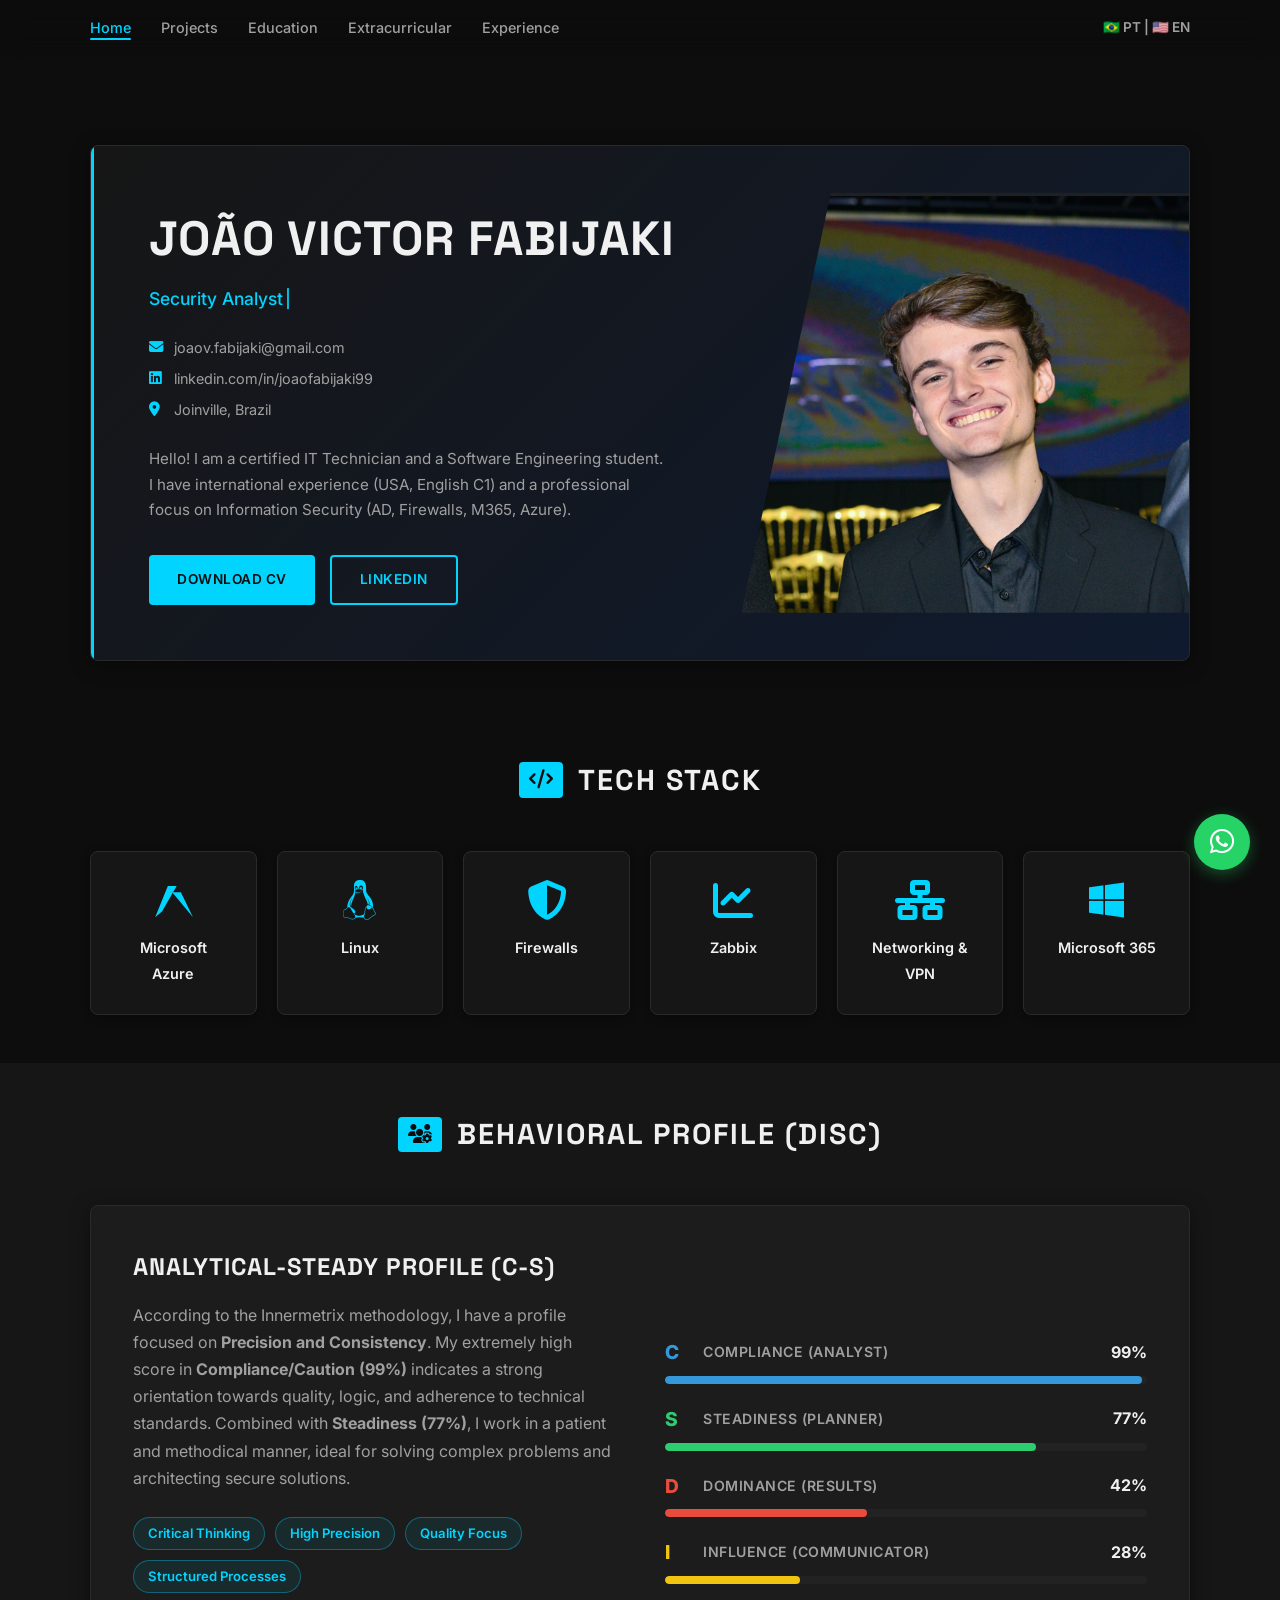
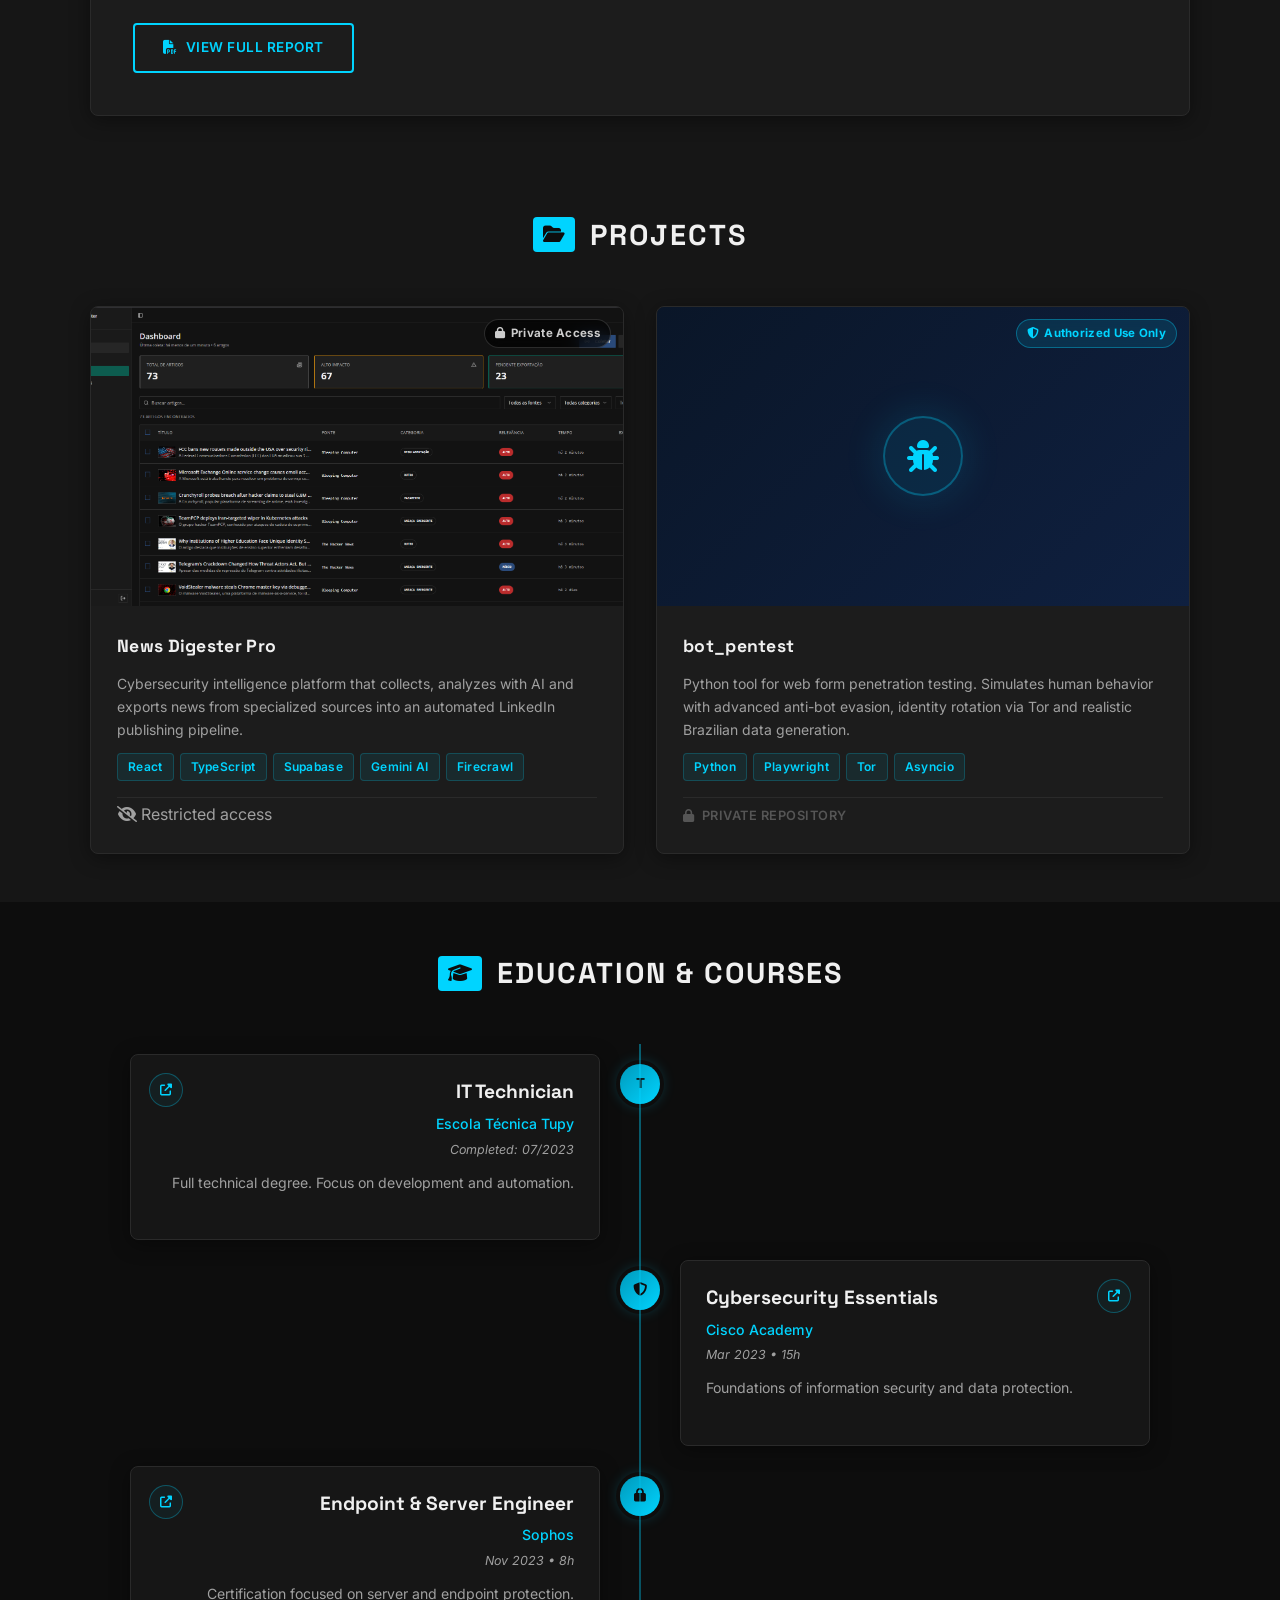
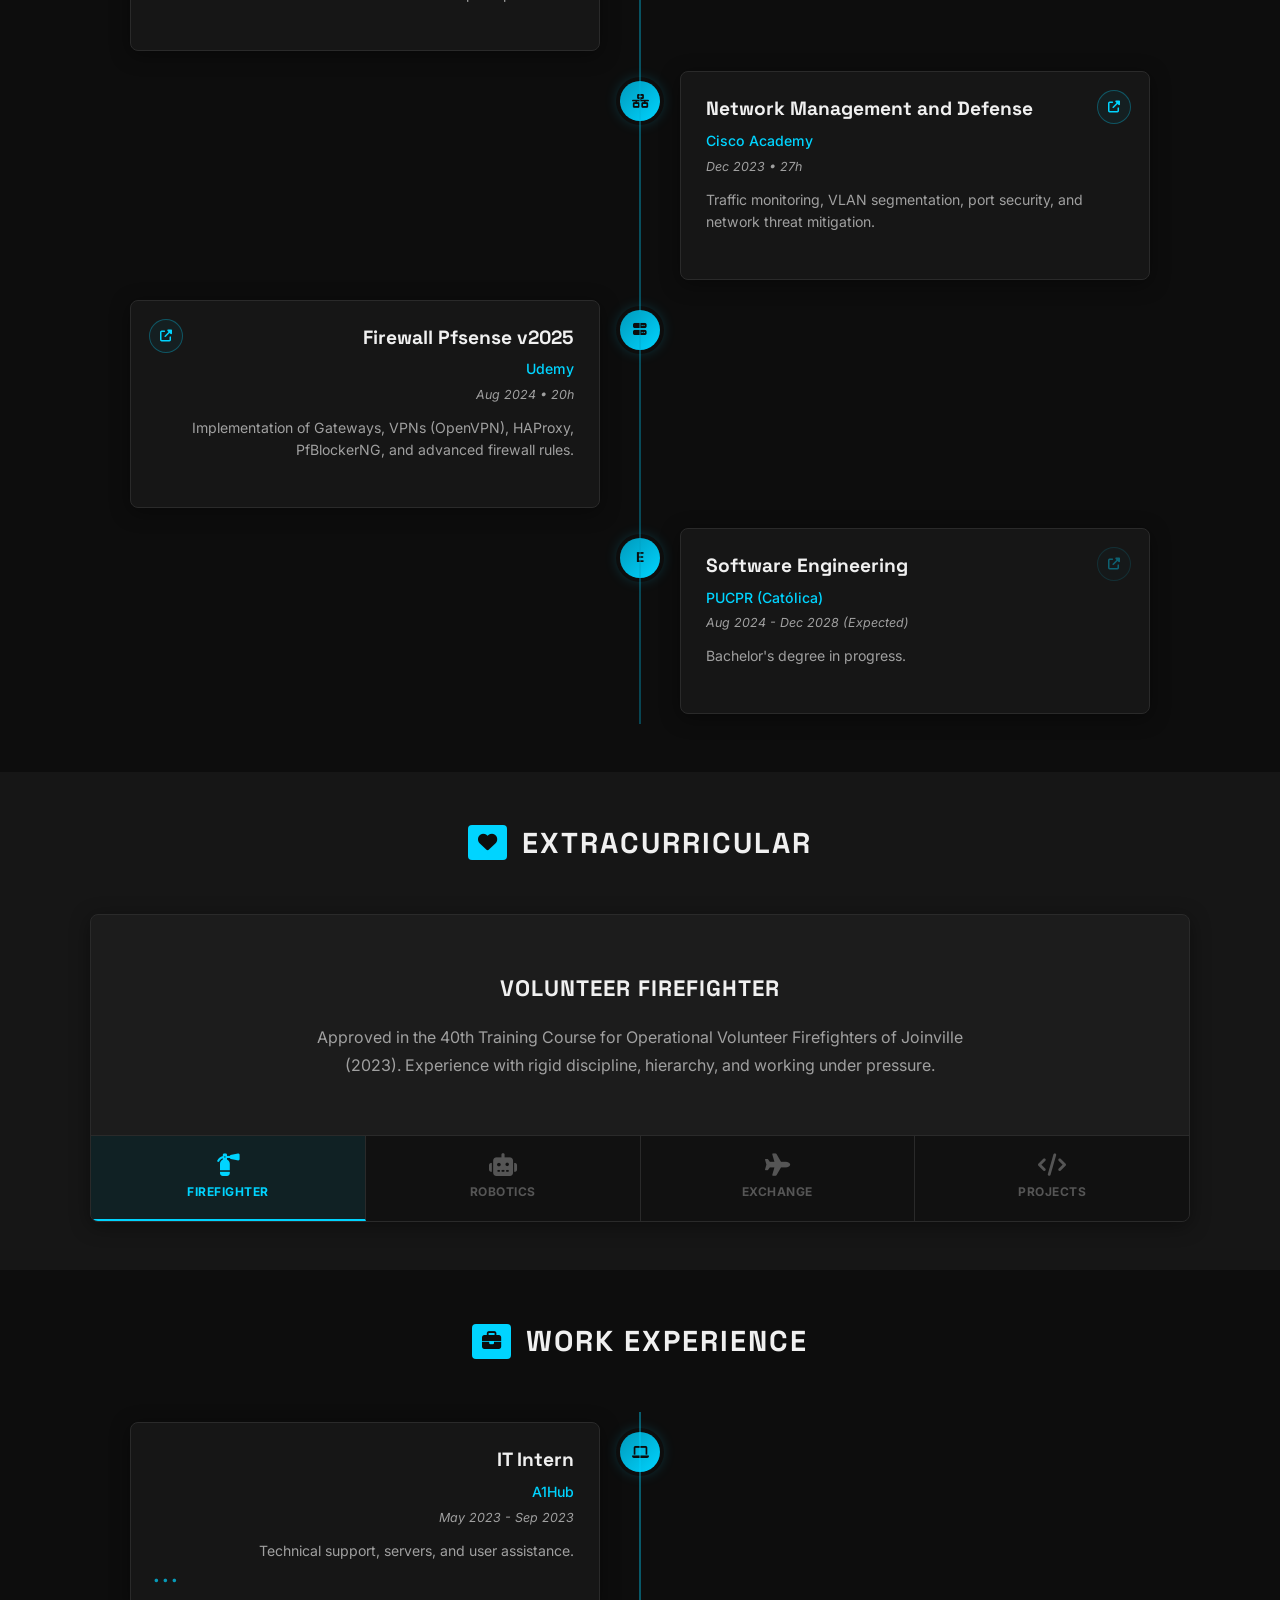
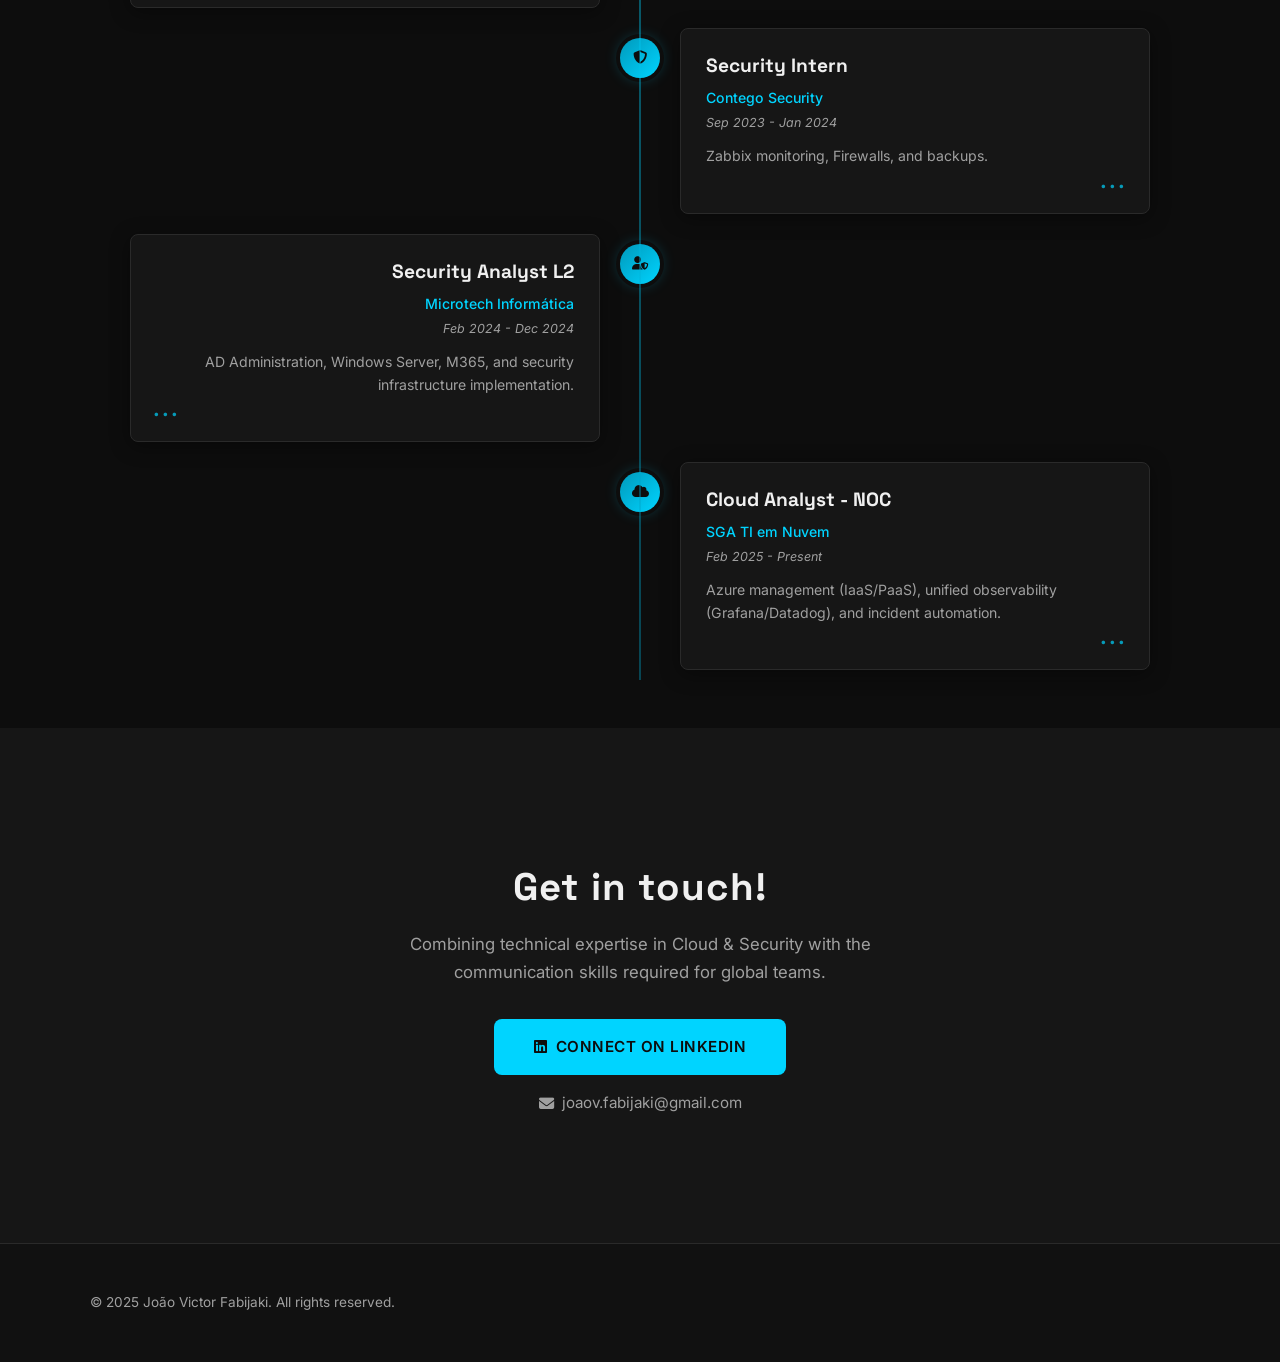
==== commit cd5a92ba: "Update project link to be clickable" ====
--- a/index-en.html
+++ b/index-en.html
@@ -227,7 +227,7 @@
                                 <span>Firecrawl</span>
                             </div>
                             <div class="project-card__actions">
-                                <span class="project-link project-link--disabled">
+                                <span class="https://news.fabijaki.com.br/">
                                     <i class="fa fa-eye-slash"></i> Restricted access
                                 </span>
                             </div>
